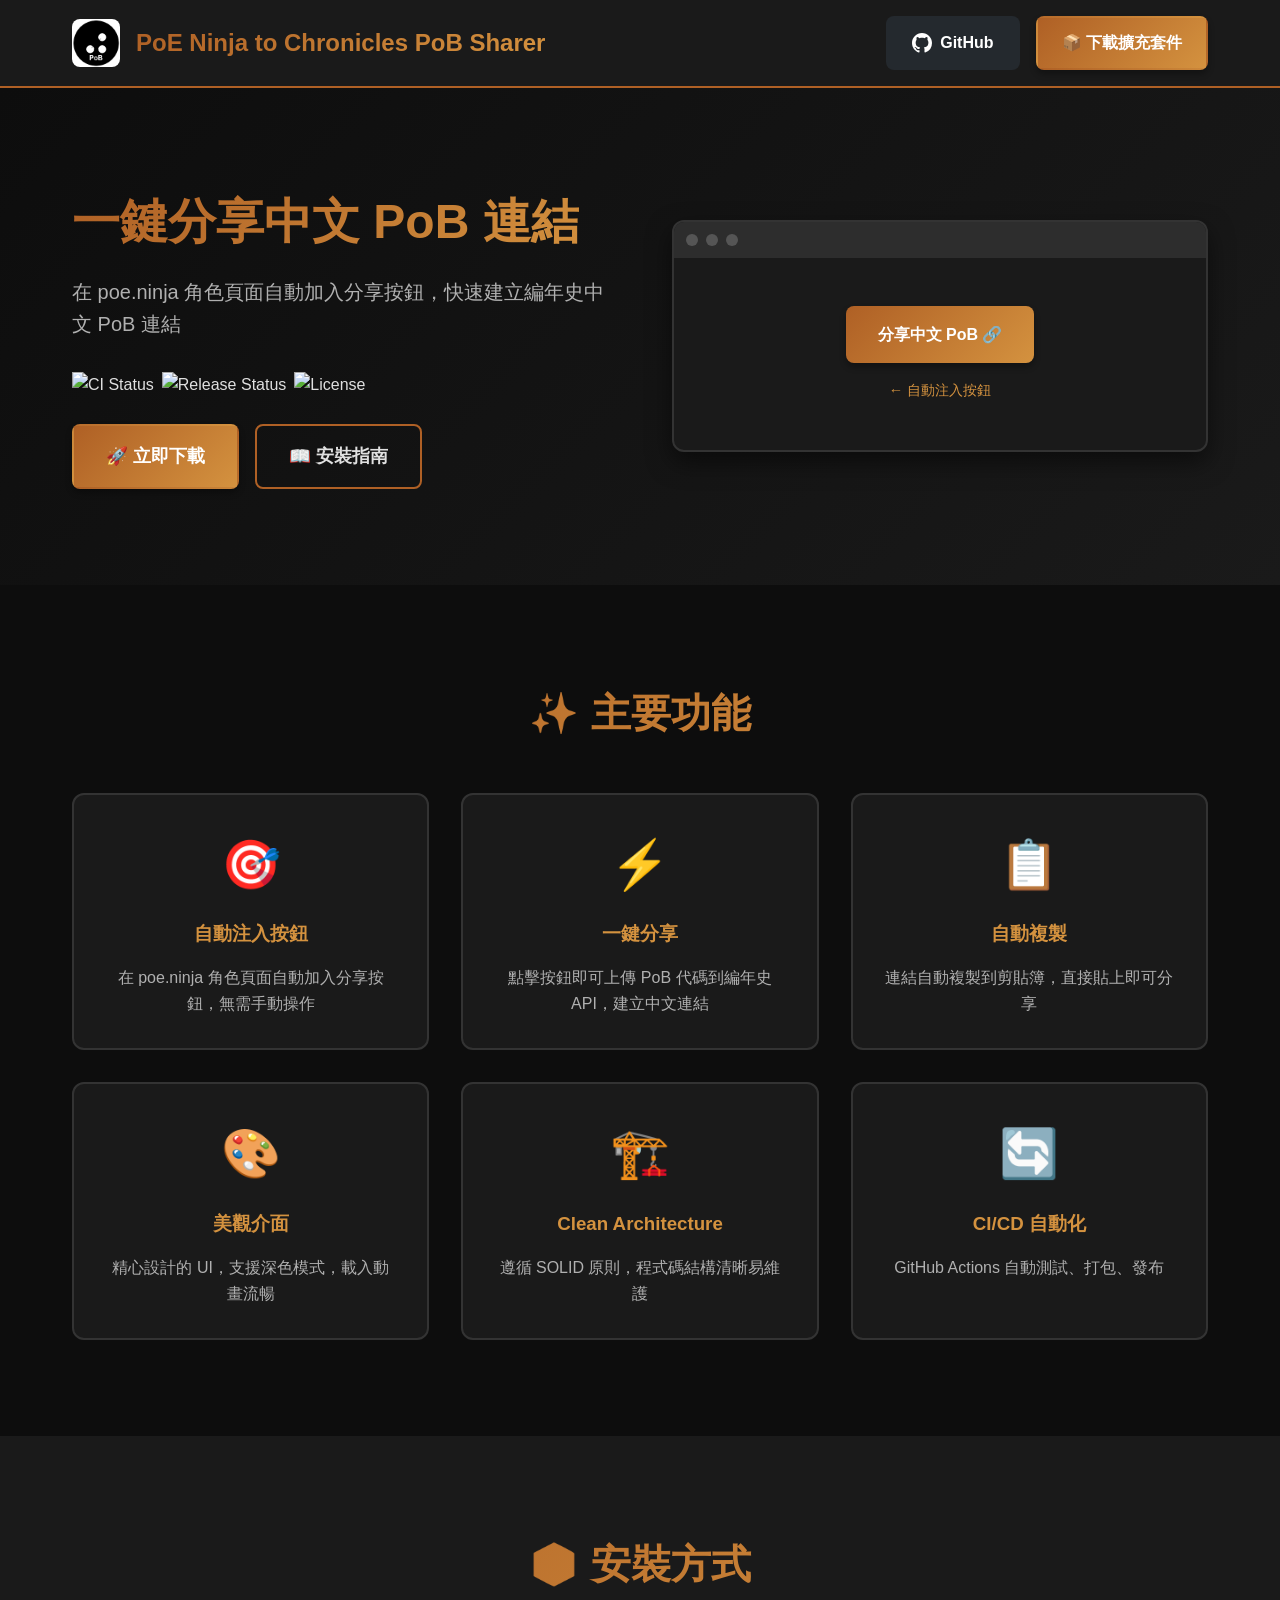
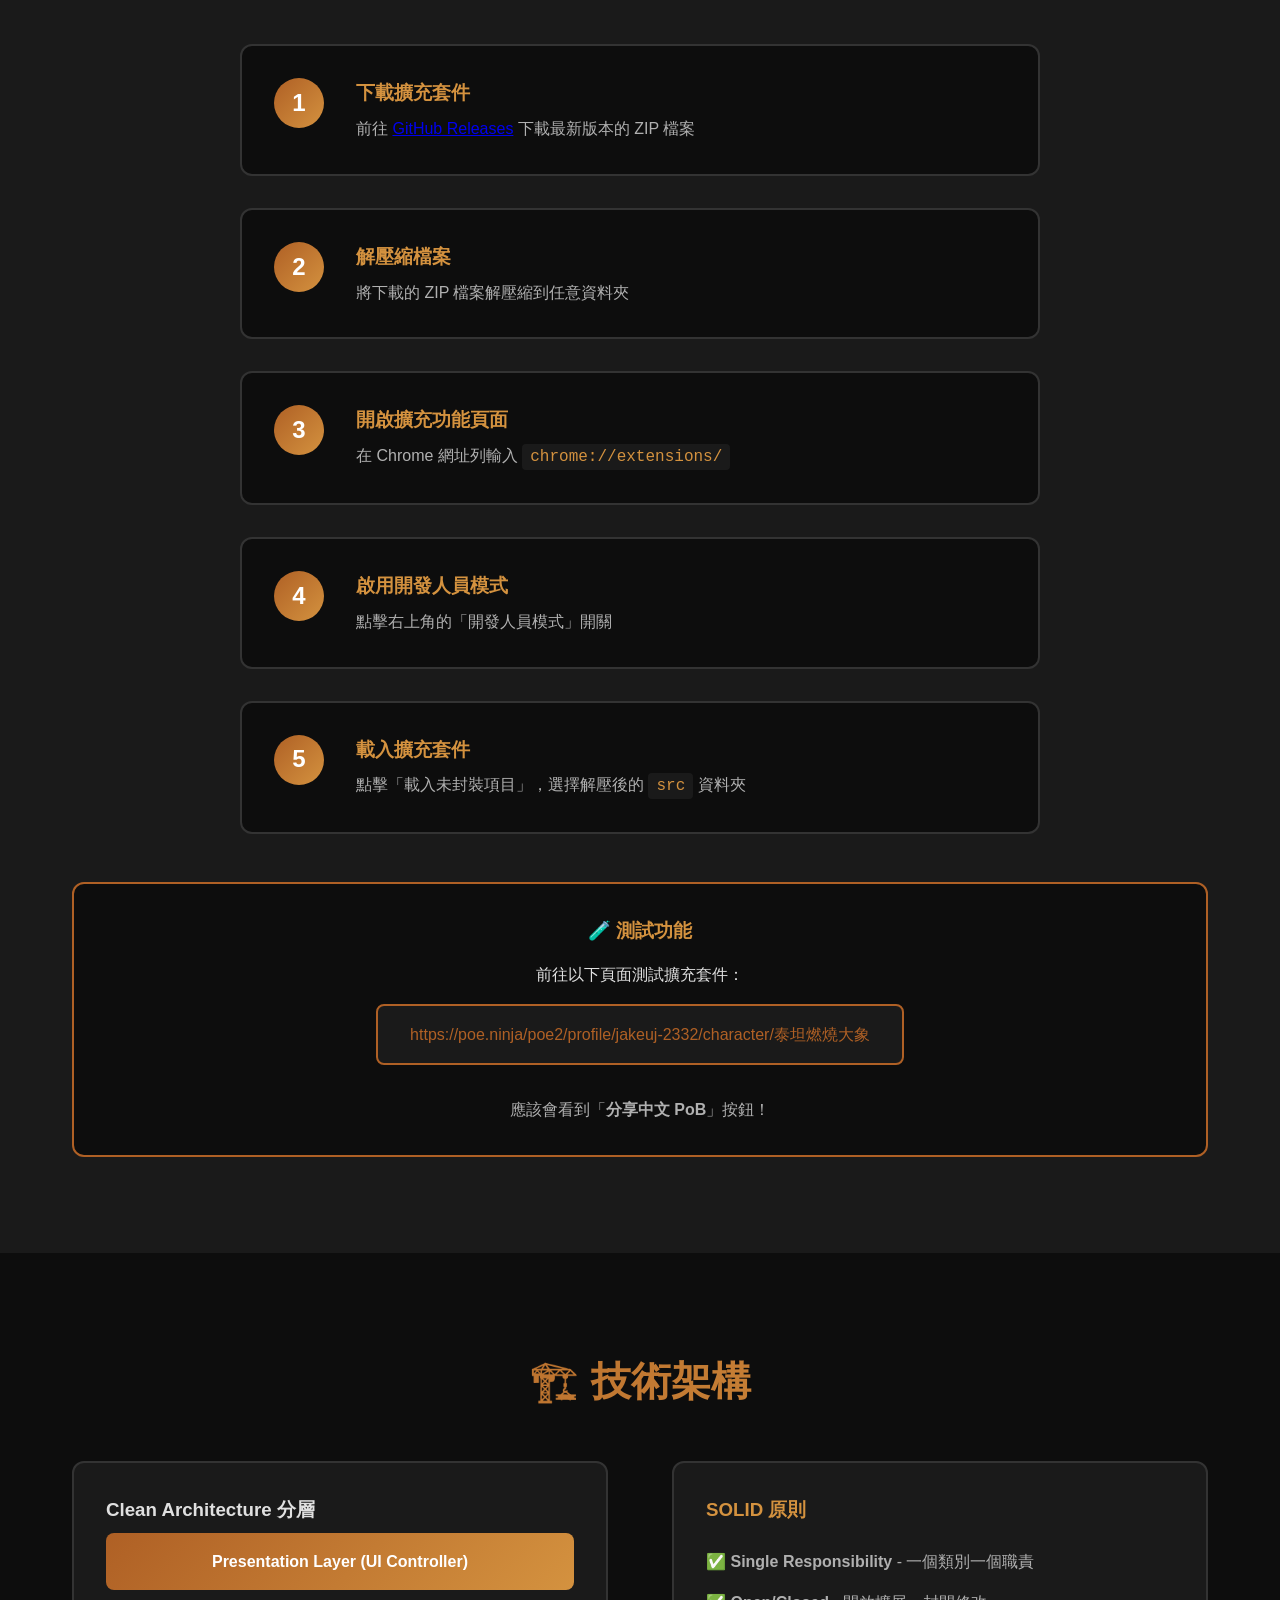
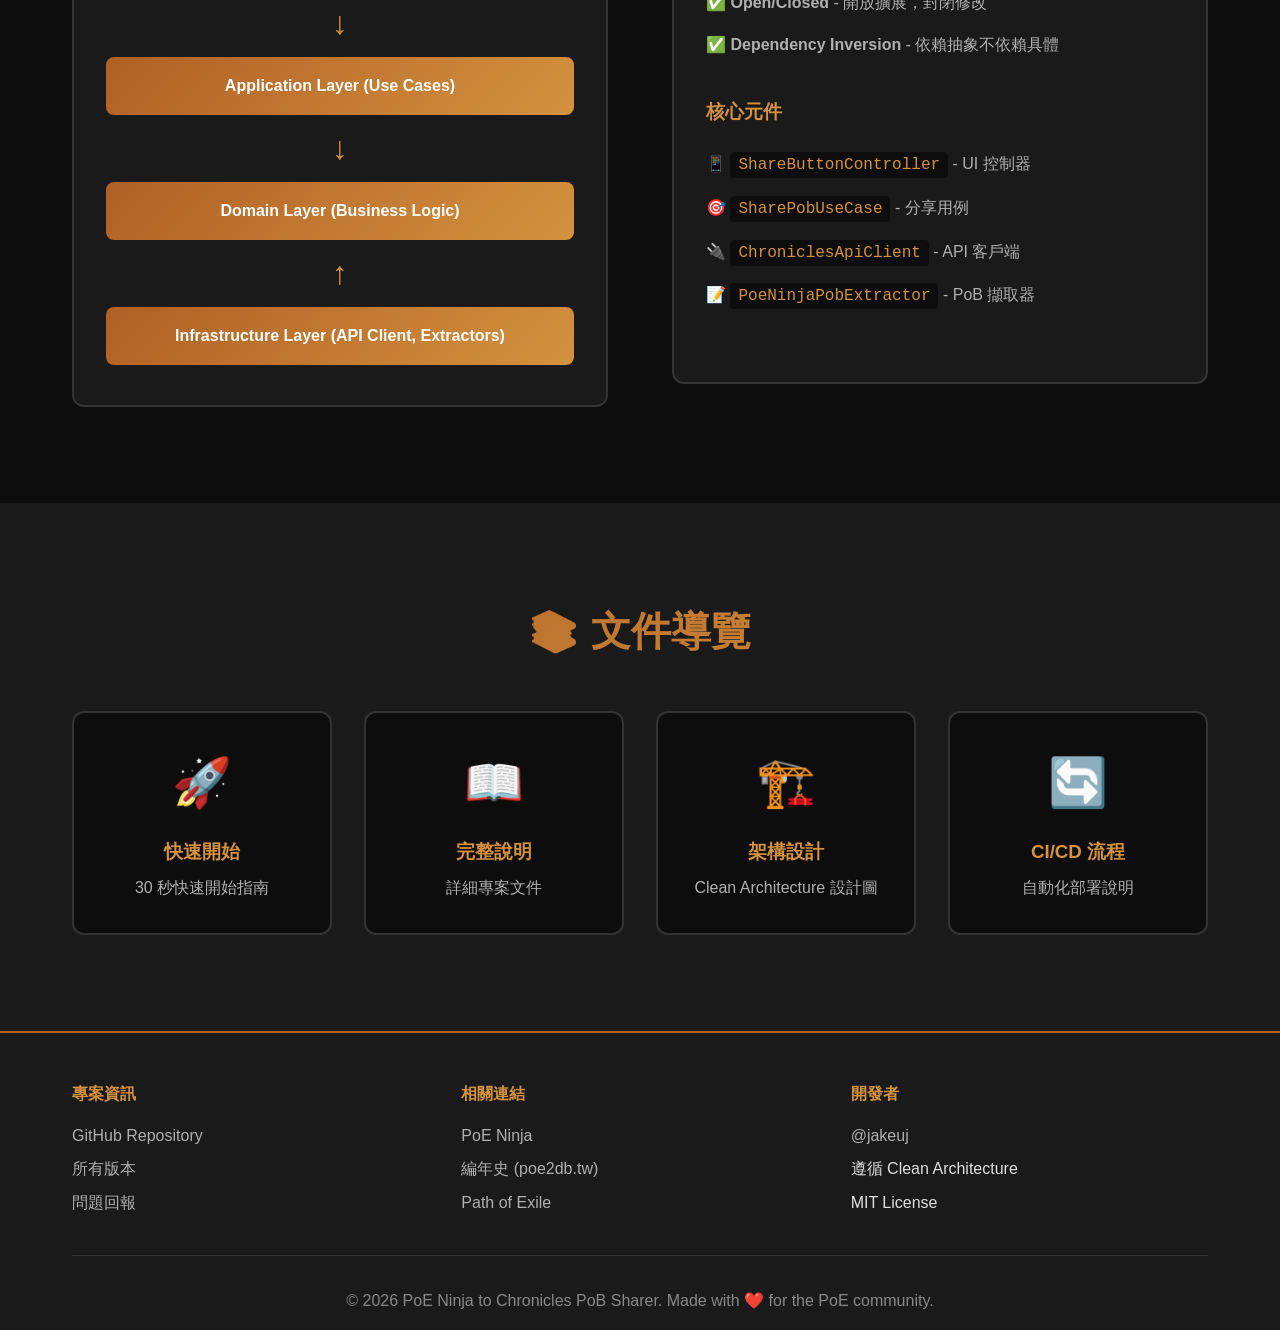
==== docs/index.html @ 1fd2afea "✨ 新增: 添加圖示資源及更新相關文檔" ====
<!DOCTYPE html>
<html lang="zh-TW">
<head>
    <meta charset="UTF-8">
    <meta name="viewport" content="width=device-width, initial-scale=1.0">
    <meta name="description" content="PoE Ninja to Chronicles PoB Sharer - Chrome 擴充套件，在 poe.ninja 加入中文 PoB 分享按鈕">
    <title>PoE Ninja to Chronicles PoB Sharer</title>
    <link rel="icon" type="image/png" sizes="16x16" href="icons/icon16.png">
    <link rel="icon" type="image/png" sizes="48x48" href="icons/icon48.png">
    <link rel="icon" type="image/png" sizes="128x128" href="icons/icon128.png">
    <link rel="stylesheet" href="style.css">
</head>
<body>
    <!-- Header -->
    <header class="header">
        <div class="container">
            <div class="header-content">
                <div class="logo">
                    <img src="icons/icon128.png" alt="PoE PoB Sharer Icon" class="logo-img">
                    <h1>PoE Ninja to Chronicles PoB Sharer</h1>
                </div>
                <div class="header-links">
                    <a href="https://github.com/jakeuj/PoE" class="btn btn-github" target="_blank">
                        <svg width="20" height="20" viewBox="0 0 16 16" fill="currentColor">
                            <path d="M8 0C3.58 0 0 3.58 0 8c0 3.54 2.29 6.53 5.47 7.59.4.07.55-.17.55-.38 0-.19-.01-.82-.01-1.49-2.01.37-2.53-.49-2.69-.94-.09-.23-.48-.94-.82-1.13-.28-.15-.68-.52-.01-.53.63-.01 1.08.58 1.23.82.72 1.21 1.87.87 2.33.66.07-.52.28-.87.51-1.07-1.78-.2-3.64-.89-3.64-3.95 0-.87.31-1.59.82-2.15-.08-.2-.36-1.02.08-2.12 0 0 .67-.21 2.2.82.64-.18 1.32-.27 2-.27.68 0 1.36.09 2 .27 1.53-1.04 2.2-.82 2.2-.82.44 1.1.16 1.92.08 2.12.51.56.82 1.27.82 2.15 0 3.07-1.87 3.75-3.65 3.95.29.25.54.73.54 1.48 0 1.07-.01 1.93-.01 2.2 0 .21.15.46.55.38A8.013 8.013 0 0016 8c0-4.42-3.58-8-8-8z"/>
                        </svg>
                        GitHub
                    </a>
                    <a href="https://github.com/jakeuj/PoE/releases/latest" class="btn btn-primary">
                        📦 下載擴充套件
                    </a>
                </div>
            </div>
        </div>
    </header>

    <!-- Hero Section -->
    <section class="hero">
        <div class="container">
            <div class="hero-content">
                <div class="hero-text">
                    <h2>一鍵分享中文 PoB 連結</h2>
                    <p class="hero-subtitle">在 poe.ninja 角色頁面自動加入分享按鈕，快速建立編年史中文 PoB 連結</p>
                    <div class="badges">
                        <img src="https://github.com/jakeuj/PoE/workflows/CI/badge.svg" alt="CI Status">
                        <img src="https://github.com/jakeuj/PoE/workflows/Release%20Chrome%20Extension/badge.svg" alt="Release Status">
                        <img src="https://img.shields.io/badge/license-MIT-blue.svg" alt="License">
                    </div>
                    <div class="hero-buttons">
                        <a href="https://github.com/jakeuj/PoE/releases/latest" class="btn btn-large btn-primary">
                            🚀 立即下載
                        </a>
                        <a href="#installation" class="btn btn-large btn-secondary">
                            📖 安裝指南
                        </a>
                    </div>
                </div>
                <div class="hero-image">
                    <div class="demo-card">
                        <div class="demo-header">
                            <span class="demo-dot"></span>
                            <span class="demo-dot"></span>
                            <span class="demo-dot"></span>
                        </div>
                        <div class="demo-content">
                            <div class="demo-button">分享中文 PoB 🔗</div>
                            <div class="demo-text">← 自動注入按鈕</div>
                        </div>
                    </div>
                </div>
            </div>
        </div>
    </section>

    <!-- Features Section -->
    <section class="features">
        <div class="container">
            <h2 class="section-title">✨ 主要功能</h2>
            <div class="features-grid">
                <div class="feature-card">
                    <div class="feature-icon">🎯</div>
                    <h3>自動注入按鈕</h3>
                    <p>在 poe.ninja 角色頁面自動加入分享按鈕，無需手動操作</p>
                </div>
                <div class="feature-card">
                    <div class="feature-icon">⚡</div>
                    <h3>一鍵分享</h3>
                    <p>點擊按鈕即可上傳 PoB 代碼到編年史 API，建立中文連結</p>
                </div>
                <div class="feature-card">
                    <div class="feature-icon">📋</div>
                    <h3>自動複製</h3>
                    <p>連結自動複製到剪貼簿，直接貼上即可分享</p>
                </div>
                <div class="feature-card">
                    <div class="feature-icon">🎨</div>
                    <h3>美觀介面</h3>
                    <p>精心設計的 UI，支援深色模式，載入動畫流暢</p>
                </div>
                <div class="feature-card">
                    <div class="feature-icon">🏗️</div>
                    <h3>Clean Architecture</h3>
                    <p>遵循 SOLID 原則，程式碼結構清晰易維護</p>
                </div>
                <div class="feature-card">
                    <div class="feature-icon">🔄</div>
                    <h3>CI/CD 自動化</h3>
                    <p>GitHub Actions 自動測試、打包、發布</p>
                </div>
            </div>
        </div>
    </section>

    <!-- Installation Section -->
    <section class="installation" id="installation">
        <div class="container">
            <h2 class="section-title">📦 安裝方式</h2>
            <div class="installation-steps">
                <div class="step">
                    <div class="step-number">1</div>
                    <div class="step-content">
                        <h3>下載擴充套件</h3>
                        <p>前往 <a href="https://github.com/jakeuj/PoE/releases/latest" target="_blank">GitHub Releases</a> 下載最新版本的 ZIP 檔案</p>
                    </div>
                </div>
                <div class="step">
                    <div class="step-number">2</div>
                    <div class="step-content">
                        <h3>解壓縮檔案</h3>
                        <p>將下載的 ZIP 檔案解壓縮到任意資料夾</p>
                    </div>
                </div>
                <div class="step">
                    <div class="step-number">3</div>
                    <div class="step-content">
                        <h3>開啟擴充功能頁面</h3>
                        <p>在 Chrome 網址列輸入 <code>chrome://extensions/</code></p>
                    </div>
                </div>
                <div class="step">
                    <div class="step-number">4</div>
                    <div class="step-content">
                        <h3>啟用開發人員模式</h3>
                        <p>點擊右上角的「開發人員模式」開關</p>
                    </div>
                </div>
                <div class="step">
                    <div class="step-number">5</div>
                    <div class="step-content">
                        <h3>載入擴充套件</h3>
                        <p>點擊「載入未封裝項目」，選擇解壓後的 <code>src</code> 資料夾</p>
                    </div>
                </div>
            </div>

            <div class="test-section">
                <h3>🧪 測試功能</h3>
                <p>前往以下頁面測試擴充套件：</p>
                <a href="https://poe.ninja/poe2/profile/jakeuj-2332/character/泰坦燃燒大象" 
                   class="test-link" 
                   target="_blank">
                    https://poe.ninja/poe2/profile/jakeuj-2332/character/泰坦燃燒大象
                </a>
                <p class="test-hint">應該會看到「<strong>分享中文 PoB</strong>」按鈕！</p>
            </div>
        </div>
    </section>

    <!-- Architecture Section -->
    <section class="architecture">
        <div class="container">
            <h2 class="section-title">🏗️ 技術架構</h2>
            <div class="architecture-content">
                <div class="architecture-diagram">
                    <h3>Clean Architecture 分層</h3>
                    <div class="layer">Presentation Layer (UI Controller)</div>
                    <div class="arrow">↓</div>
                    <div class="layer">Application Layer (Use Cases)</div>
                    <div class="arrow">↓</div>
                    <div class="layer">Domain Layer (Business Logic)</div>
                    <div class="arrow">↑</div>
                    <div class="layer">Infrastructure Layer (API Client, Extractors)</div>
                </div>
                <div class="architecture-principles">
                    <h3>SOLID 原則</h3>
                    <ul>
                        <li>✅ <strong>Single Responsibility</strong> - 一個類別一個職責</li>
                        <li>✅ <strong>Open/Closed</strong> - 開放擴展，封閉修改</li>
                        <li>✅ <strong>Dependency Inversion</strong> - 依賴抽象不依賴具體</li>
                    </ul>
                    <h3>核心元件</h3>
                    <ul>
                        <li>📱 <code>ShareButtonController</code> - UI 控制器</li>
                        <li>🎯 <code>SharePobUseCase</code> - 分享用例</li>
                        <li>🔌 <code>ChroniclesApiClient</code> - API 客戶端</li>
                        <li>📝 <code>PoeNinjaPobExtractor</code> - PoB 擷取器</li>
                    </ul>
                </div>
            </div>
        </div>
    </section>

    <!-- Documentation Section -->
    <section class="documentation">
        <div class="container">
            <h2 class="section-title">📚 文件導覽</h2>
            <div class="docs-grid">
                <a href="https://github.com/jakeuj/PoE/blob/main/src/QUICKSTART.md" class="doc-card" target="_blank">
                    <div class="doc-icon">🚀</div>
                    <h3>快速開始</h3>
                    <p>30 秒快速開始指南</p>
                </a>
                <a href="https://github.com/jakeuj/PoE/blob/main/src/README.md" class="doc-card" target="_blank">
                    <div class="doc-icon">📖</div>
                    <h3>完整說明</h3>
                    <p>詳細專案文件</p>
                </a>
                <a href="https://github.com/jakeuj/PoE/blob/main/src/ARCHITECTURE.md" class="doc-card" target="_blank">
                    <div class="doc-icon">🏗️</div>
                    <h3>架構設計</h3>
                    <p>Clean Architecture 設計圖</p>
                </a>
                <a href="https://github.com/jakeuj/PoE/blob/main/.github/CICD.md" class="doc-card" target="_blank">
                    <div class="doc-icon">🔄</div>
                    <h3>CI/CD 流程</h3>
                    <p>自動化部署說明</p>
                </a>
            </div>
        </div>
    </section>

    <!-- Footer -->
    <footer class="footer">
        <div class="container">
            <div class="footer-content">
                <div class="footer-section">
                    <h4>專案資訊</h4>
                    <ul>
                        <li><a href="https://github.com/jakeuj/PoE" target="_blank">GitHub Repository</a></li>
                        <li><a href="https://github.com/jakeuj/PoE/releases" target="_blank">所有版本</a></li>
                        <li><a href="https://github.com/jakeuj/PoE/issues" target="_blank">問題回報</a></li>
                    </ul>
                </div>
                <div class="footer-section">
                    <h4>相關連結</h4>
                    <ul>
                        <li><a href="https://poe.ninja/" target="_blank">PoE Ninja</a></li>
                        <li><a href="https://poe2db.tw/" target="_blank">編年史 (poe2db.tw)</a></li>
                        <li><a href="https://pathofexile.com/" target="_blank">Path of Exile</a></li>
                    </ul>
                </div>
                <div class="footer-section">
                    <h4>開發者</h4>
                    <ul>
                        <li><a href="https://github.com/jakeuj" target="_blank">@jakeuj</a></li>
                        <li>遵循 Clean Architecture</li>
                        <li>MIT License</li>
                    </ul>
                </div>
            </div>
            <div class="footer-bottom">
                <p>&copy; 2025 PoE Ninja to Chronicles PoB Sharer. Made with ❤️ for the PoE community.</p>
            </div>
        </div>
    </footer>

    <script src="script.js"></script>
</body>
</html>
---- docs/style.css ----
/* ===== CSS Variables ===== */
:root {
    --primary-color: #af6025;
    --secondary-color: #1a1a1a;
    --accent-color: #d4923f;
    --text-color: #e0e0e0;
    --bg-color: #0d0d0d;
    --bg-secondary: #1a1a1a;
    --border-color: #333;
    --shadow: 0 4px 6px rgba(0, 0, 0, 0.3);
    --shadow-lg: 0 10px 25px rgba(0, 0, 0, 0.5);
    --gradient: linear-gradient(135deg, #af6025 0%, #d4923f 100%);
}

/* ===== Reset & Base Styles ===== */
* {
    margin: 0;
    padding: 0;
    box-sizing: border-box;
}

body {
    font-family: -apple-system, BlinkMacSystemFont, 'Segoe UI', Roboto, 'Helvetica Neue', Arial, sans-serif;
    background-color: var(--bg-color);
    color: var(--text-color);
    line-height: 1.6;
    overflow-x: hidden;
}

.container {
    max-width: 1200px;
    margin: 0 auto;
    padding: 0 2rem;
}

/* ===== Header ===== */
.header {
    background: var(--bg-secondary);
    border-bottom: 2px solid var(--primary-color);
    padding: 1rem 0;
    position: sticky;
    top: 0;
    z-index: 1000;
    backdrop-filter: blur(10px);
}

.header-content {
    display: flex;
    justify-content: space-between;
    align-items: center;
    flex-wrap: wrap;
    gap: 1rem;
}

.logo {
    display: flex;
    align-items: center;
    gap: 1rem;
}

.logo-img {
    width: 48px;
    height: 48px;
    border-radius: 8px;
}

.logo h1 {
    font-size: 1.5rem;
    background: var(--gradient);
    -webkit-background-clip: text;
    -webkit-text-fill-color: transparent;
    background-clip: text;
}

.header-links {
    display: flex;
    gap: 1rem;
    align-items: center;
}

/* ===== Buttons ===== */
.btn {
    display: inline-flex;
    align-items: center;
    gap: 0.5rem;
    padding: 0.75rem 1.5rem;
    border-radius: 8px;
    text-decoration: none;
    font-weight: 600;
    transition: all 0.3s ease;
    border: 2px solid transparent;
}

.btn-primary {
    background: var(--gradient);
    color: white;
    box-shadow: var(--shadow);
}

.btn-primary:hover {
    transform: translateY(-2px);
    box-shadow: var(--shadow-lg);
}

.btn-secondary {
    background: transparent;
    color: var(--text-color);
    border-color: var(--primary-color);
}

.btn-secondary:hover {
    background: var(--primary-color);
    color: white;
}

.btn-github {
    background: #24292e;
    color: white;
}

.btn-github:hover {
    background: #2f363d;
}

.btn-large {
    padding: 1rem 2rem;
    font-size: 1.1rem;
}

/* ===== Hero Section ===== */
.hero {
    padding: 6rem 0;
    background: linear-gradient(135deg, #0d0d0d 0%, #1a1a1a 100%);
}

.hero-content {
    display: grid;
    grid-template-columns: 1fr 1fr;
    gap: 4rem;
    align-items: center;
}

.hero-text h2 {
    font-size: 3rem;
    margin-bottom: 1rem;
    background: var(--gradient);
    -webkit-background-clip: text;
    -webkit-text-fill-color: transparent;
    background-clip: text;
}

.hero-subtitle {
    font-size: 1.25rem;
    color: #b0b0b0;
    margin-bottom: 2rem;
}

.badges {
    display: flex;
    gap: 0.5rem;
    margin-bottom: 2rem;
    flex-wrap: wrap;
}

.badges img {
    height: 20px;
}

.hero-buttons {
    display: flex;
    gap: 1rem;
    flex-wrap: wrap;
}

.demo-card {
    background: var(--bg-secondary);
    border: 2px solid var(--border-color);
    border-radius: 12px;
    overflow: hidden;
    box-shadow: var(--shadow-lg);
}

.demo-header {
    background: #2d2d2d;
    padding: 0.75rem;
    display: flex;
    gap: 0.5rem;
}

.demo-dot {
    width: 12px;
    height: 12px;
    border-radius: 50%;
    background: #555;
}

.demo-content {
    padding: 3rem;
    text-align: center;
}

.demo-button {
    background: var(--gradient);
    color: white;
    padding: 1rem 2rem;
    border-radius: 8px;
    font-weight: 600;
    display: inline-block;
    margin-bottom: 1rem;
    box-shadow: var(--shadow);
    animation: pulse 2s ease-in-out infinite;
}

@keyframes pulse {
    0%, 100% { transform: scale(1); }
    50% { transform: scale(1.05); }
}

.demo-text {
    color: var(--accent-color);
    font-size: 0.9rem;
}

/* ===== Features Section ===== */
.features {
    padding: 6rem 0;
    background: var(--bg-color);
}

.section-title {
    text-align: center;
    font-size: 2.5rem;
    margin-bottom: 3rem;
    background: var(--gradient);
    -webkit-background-clip: text;
    -webkit-text-fill-color: transparent;
    background-clip: text;
}

.features-grid {
    display: grid;
    grid-template-columns: repeat(auto-fit, minmax(300px, 1fr));
    gap: 2rem;
}

.feature-card {
    background: var(--bg-secondary);
    border: 2px solid var(--border-color);
    border-radius: 12px;
    padding: 2rem;
    text-align: center;
    transition: all 0.3s ease;
}

.feature-card:hover {
    transform: translateY(-5px);
    border-color: var(--primary-color);
    box-shadow: var(--shadow-lg);
}

.feature-icon {
    font-size: 3rem;
    margin-bottom: 1rem;
}

.feature-card h3 {
    color: var(--accent-color);
    margin-bottom: 1rem;
}

.feature-card p {
    color: #b0b0b0;
}

/* ===== Installation Section ===== */
.installation {
    padding: 6rem 0;
    background: var(--bg-secondary);
}

.installation-steps {
    max-width: 800px;
    margin: 0 auto;
}

.step {
    display: flex;
    gap: 2rem;
    margin-bottom: 2rem;
    padding: 2rem;
    background: var(--bg-color);
    border: 2px solid var(--border-color);
    border-radius: 12px;
    transition: all 0.3s ease;
}

.step:hover {
    border-color: var(--primary-color);
}

.step-number {
    flex-shrink: 0;
    width: 50px;
    height: 50px;
    background: var(--gradient);
    color: white;
    border-radius: 50%;
    display: flex;
    align-items: center;
    justify-content: center;
    font-size: 1.5rem;
    font-weight: bold;
}

.step-content h3 {
    color: var(--accent-color);
    margin-bottom: 0.5rem;
}

.step-content p {
    color: #b0b0b0;
}

.step-content code {
    background: var(--bg-secondary);
    padding: 0.25rem 0.5rem;
    border-radius: 4px;
    color: var(--accent-color);
    font-family: 'Courier New', monospace;
}

.test-section {
    margin-top: 3rem;
    padding: 2rem;
    background: var(--bg-color);
    border: 2px solid var(--primary-color);
    border-radius: 12px;
    text-align: center;
}

.test-section h3 {
    color: var(--accent-color);
    margin-bottom: 1rem;
}

.test-link {
    display: inline-block;
    margin: 1rem 0;
    padding: 1rem 2rem;
    background: var(--bg-secondary);
    color: var(--primary-color);
    text-decoration: none;
    border-radius: 8px;
    border: 2px solid var(--primary-color);
    transition: all 0.3s ease;
}

.test-link:hover {
    background: var(--primary-color);
    color: white;
}

.test-hint {
    margin-top: 1rem;
    color: #b0b0b0;
}

/* ===== Architecture Section ===== */
.architecture {
    padding: 6rem 0;
    background: var(--bg-color);
}

.architecture-content {
    display: grid;
    grid-template-columns: 1fr 1fr;
    gap: 4rem;
    align-items: start;
}

.architecture-diagram {
    background: var(--bg-secondary);
    border: 2px solid var(--border-color);
    border-radius: 12px;
    padding: 2rem;
}

.layer {
    background: var(--gradient);
    color: white;
    padding: 1rem;
    border-radius: 8px;
    text-align: center;
    font-weight: 600;
    margin: 0.5rem 0;
}

.arrow {
    text-align: center;
    font-size: 2rem;
    color: var(--accent-color);
}

.architecture-principles {
    background: var(--bg-secondary);
    border: 2px solid var(--border-color);
    border-radius: 12px;
    padding: 2rem;
}

.architecture-principles h3 {
    color: var(--accent-color);
    margin-bottom: 1rem;
}

.architecture-principles ul {
    list-style: none;
    margin-bottom: 2rem;
}

.architecture-principles li {
    padding: 0.5rem 0;
    color: #b0b0b0;
}

.architecture-principles code {
    background: var(--bg-color);
    padding: 0.25rem 0.5rem;
    border-radius: 4px;
    color: var(--accent-color);
    font-family: 'Courier New', monospace;
}

/* ===== Documentation Section ===== */
.documentation {
    padding: 6rem 0;
    background: var(--bg-secondary);
}

.docs-grid {
    display: grid;
    grid-template-columns: repeat(auto-fit, minmax(250px, 1fr));
    gap: 2rem;
}

.doc-card {
    background: var(--bg-color);
    border: 2px solid var(--border-color);
    border-radius: 12px;
    padding: 2rem;
    text-align: center;
    text-decoration: none;
    transition: all 0.3s ease;
}

.doc-card:hover {
    transform: translateY(-5px);
    border-color: var(--primary-color);
    box-shadow: var(--shadow-lg);
}

.doc-icon {
    font-size: 3rem;
    margin-bottom: 1rem;
}

.doc-card h3 {
    color: var(--accent-color);
    margin-bottom: 0.5rem;
}

.doc-card p {
    color: #b0b0b0;
}

/* ===== Footer ===== */
.footer {
    background: var(--bg-secondary);
    border-top: 2px solid var(--primary-color);
    padding: 3rem 0 1rem;
}

.footer-content {
    display: grid;
    grid-template-columns: repeat(auto-fit, minmax(250px, 1fr));
    gap: 2rem;
    margin-bottom: 2rem;
}

.footer-section h4 {
    color: var(--accent-color);
    margin-bottom: 1rem;
}

.footer-section ul {
    list-style: none;
}

.footer-section li {
    margin-bottom: 0.5rem;
}

.footer-section a {
    color: #b0b0b0;
    text-decoration: none;
    transition: color 0.3s ease;
}

.footer-section a:hover {
    color: var(--primary-color);
}

.footer-bottom {
    text-align: center;
    padding-top: 2rem;
    border-top: 1px solid var(--border-color);
    color: #888;
}

/* ===== Responsive Design ===== */
@media (max-width: 768px) {
    .hero-content {
        grid-template-columns: 1fr;
        gap: 2rem;
    }

    .hero-text h2 {
        font-size: 2rem;
    }

    .architecture-content {
        grid-template-columns: 1fr;
        gap: 2rem;
    }

    .header-content {
        flex-direction: column;
        text-align: center;
    }

    .logo {
        flex-direction: column;
    }

    .step {
        flex-direction: column;
        gap: 1rem;
    }
}

/* ===== Animations ===== */
@keyframes fadeIn {
    from {
        opacity: 0;
        transform: translateY(20px);
    }
    to {
        opacity: 1;
        transform: translateY(0);
    }
}

.feature-card,
.step,
.doc-card {
    animation: fadeIn 0.6s ease-out;
}
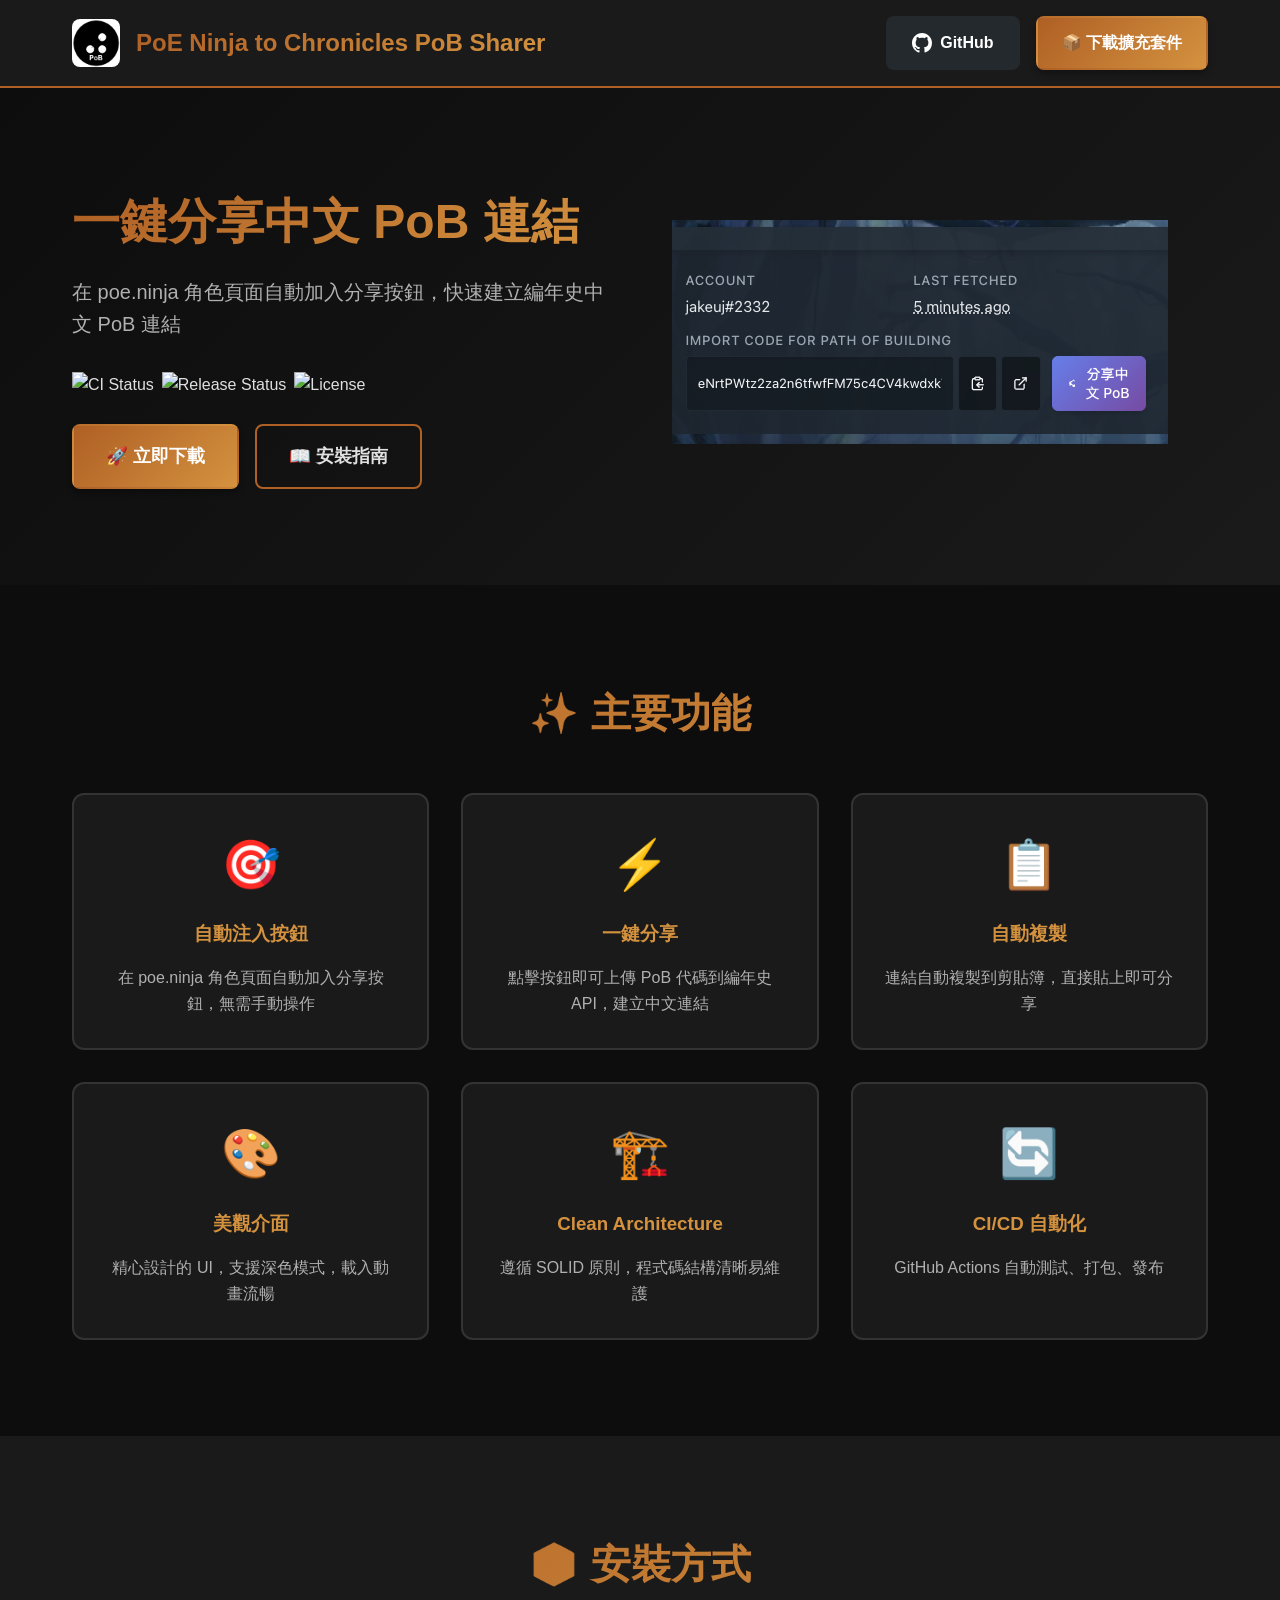
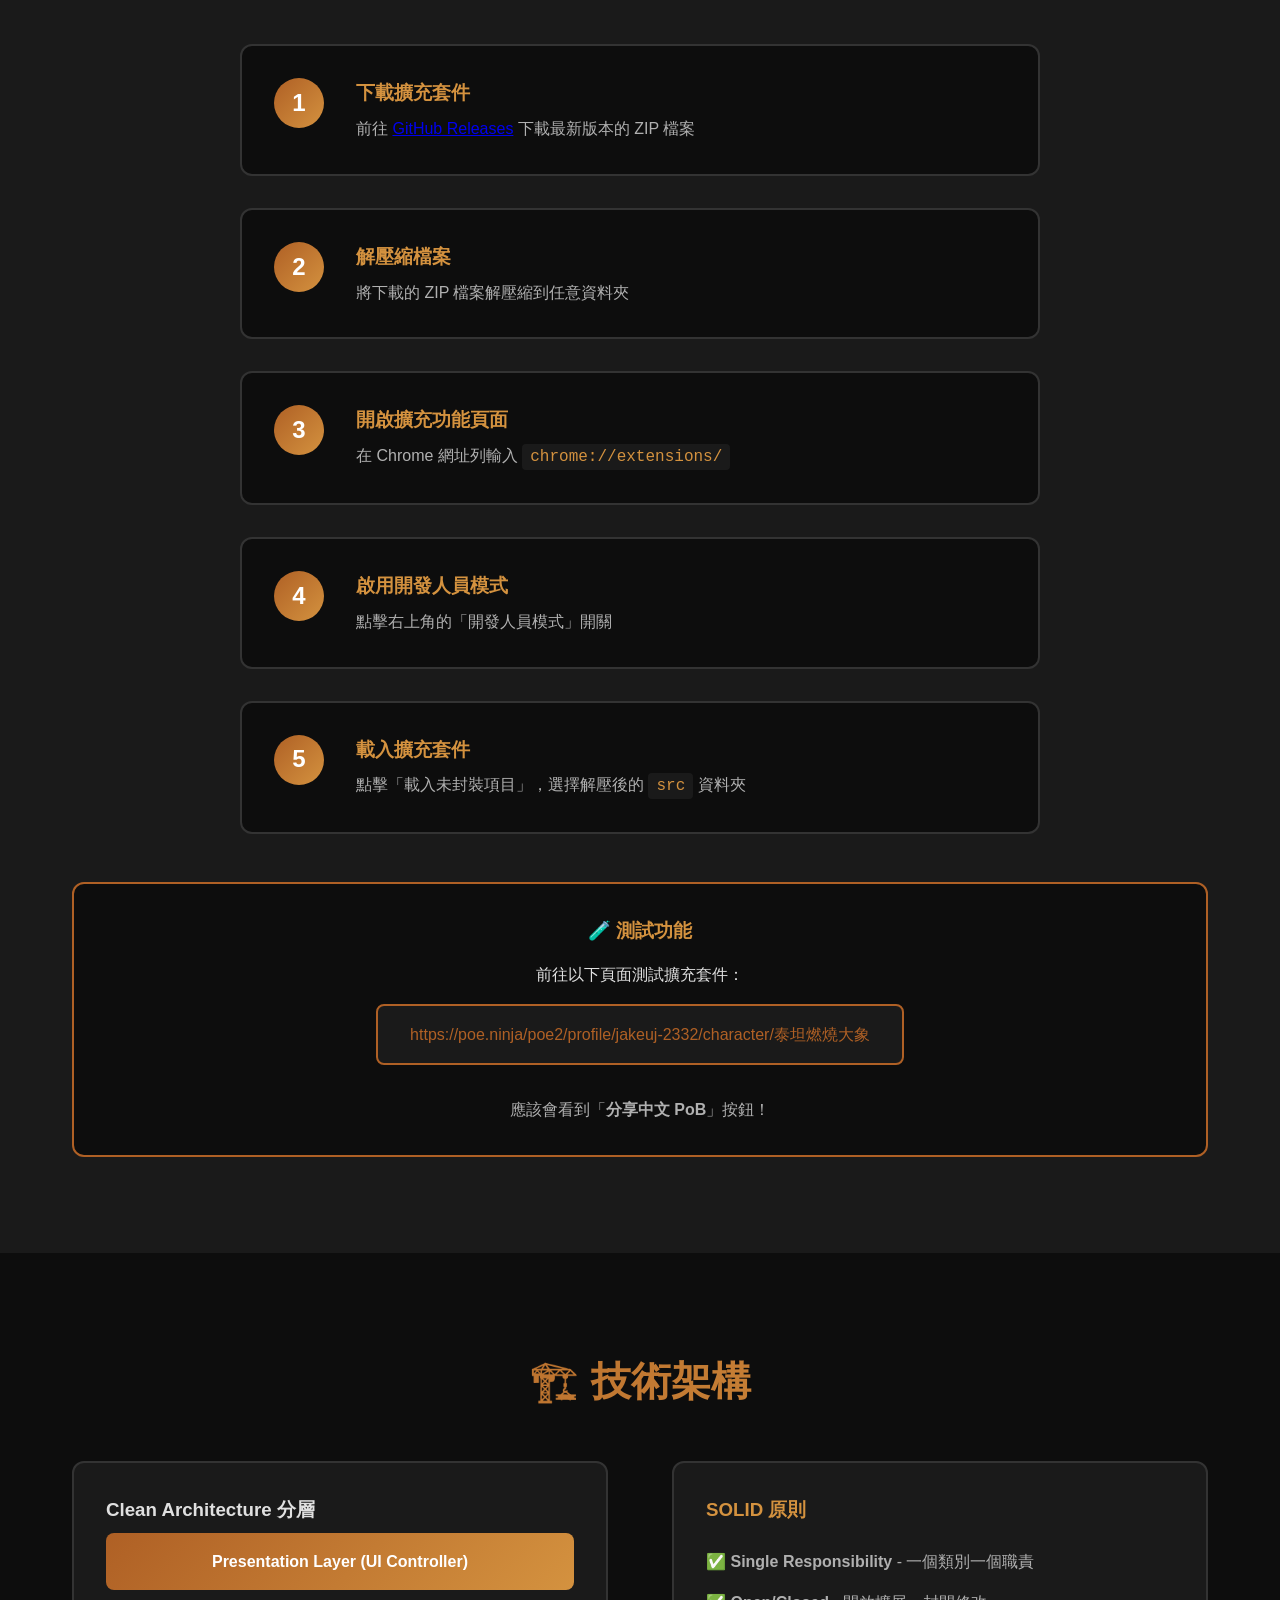
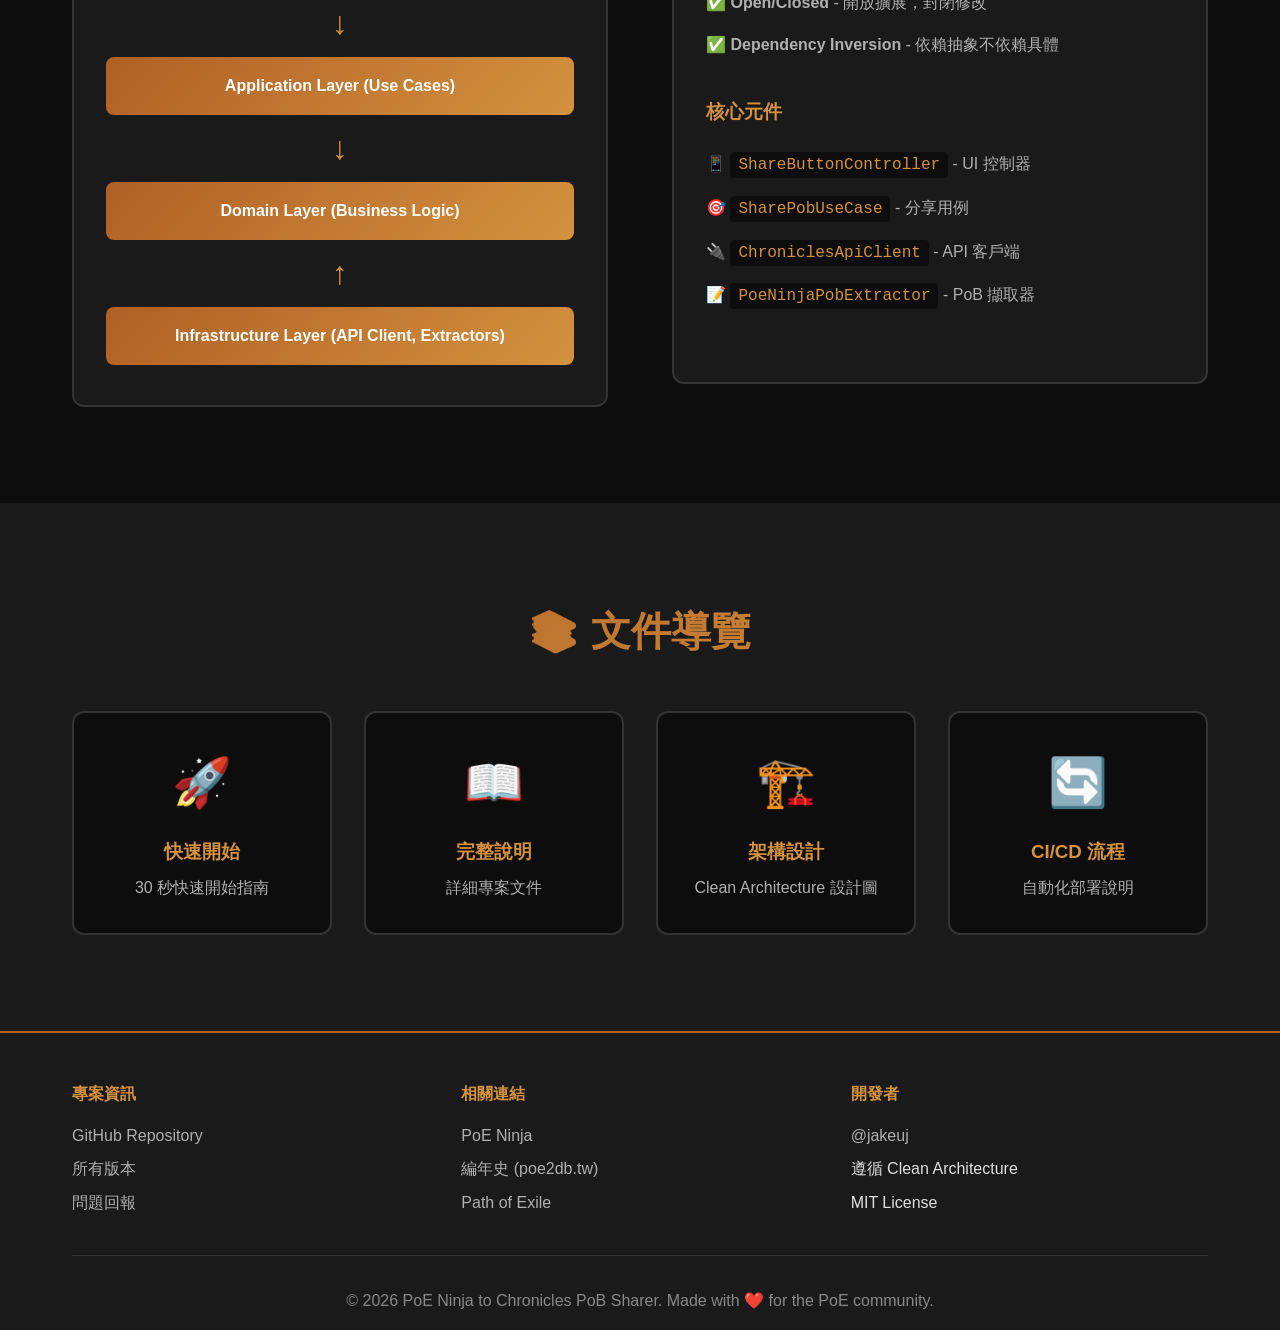
==== commit bfb39e0c: "✨ 更新: 替換示範卡片為截圖以提升可視化效果" ====
--- a/docs/index.html
+++ b/docs/index.html
@@ -20,13 +20,13 @@
                     <h1>PoE Ninja to Chronicles PoB Sharer</h1>
                 </div>
                 <div class="header-links">
-                    <a href="https://github.com/jakeuj/PoE" class="btn btn-github" target="_blank">
+                    <a href="https://github.com/jakeuj/ChromeExtensionPobZh" class="btn btn-github" target="_blank">
                         <svg width="20" height="20" viewBox="0 0 16 16" fill="currentColor">
                             <path d="M8 0C3.58 0 0 3.58 0 8c0 3.54 2.29 6.53 5.47 7.59.4.07.55-.17.55-.38 0-.19-.01-.82-.01-1.49-2.01.37-2.53-.49-2.69-.94-.09-.23-.48-.94-.82-1.13-.28-.15-.68-.52-.01-.53.63-.01 1.08.58 1.23.82.72 1.21 1.87.87 2.33.66.07-.52.28-.87.51-1.07-1.78-.2-3.64-.89-3.64-3.95 0-.87.31-1.59.82-2.15-.08-.2-.36-1.02.08-2.12 0 0 .67-.21 2.2.82.64-.18 1.32-.27 2-.27.68 0 1.36.09 2 .27 1.53-1.04 2.2-.82 2.2-.82.44 1.1.16 1.92.08 2.12.51.56.82 1.27.82 2.15 0 3.07-1.87 3.75-3.65 3.95.29.25.54.73.54 1.48 0 1.07-.01 1.93-.01 2.2 0 .21.15.46.55.38A8.013 8.013 0 0016 8c0-4.42-3.58-8-8-8z"/>
                         </svg>
                         GitHub
                     </a>
-                    <a href="https://github.com/jakeuj/PoE/releases/latest" class="btn btn-primary">
+                    <a href="https://github.com/jakeuj/ChromeExtensionPobZh/releases/latest" class="btn btn-primary">
                         📦 下載擴充套件
                     </a>
                 </div>
@@ -42,12 +42,12 @@
                     <h2>一鍵分享中文 PoB 連結</h2>
                     <p class="hero-subtitle">在 poe.ninja 角色頁面自動加入分享按鈕，快速建立編年史中文 PoB 連結</p>
                     <div class="badges">
-                        <img src="https://github.com/jakeuj/PoE/workflows/CI/badge.svg" alt="CI Status">
-                        <img src="https://github.com/jakeuj/PoE/workflows/Release%20Chrome%20Extension/badge.svg" alt="Release Status">
+                        <img src="https://github.com/jakeuj/ChromeExtensionPobZh/workflows/CI/badge.svg" alt="CI Status">
+                        <img src="https://github.com/jakeuj/ChromeExtensionPobZh/workflows/Release%20Chrome%20Extension/badge.svg" alt="Release Status">
                         <img src="https://img.shields.io/badge/license-MIT-blue.svg" alt="License">
                     </div>
                     <div class="hero-buttons">
-                        <a href="https://github.com/jakeuj/PoE/releases/latest" class="btn btn-large btn-primary">
+                        <a href="https://github.com/jakeuj/ChromeExtensionPobZh/releases/latest" class="btn btn-large btn-primary">
                             🚀 立即下載
                         </a>
                         <a href="#installation" class="btn btn-large btn-secondary">
@@ -56,17 +56,7 @@
                     </div>
                 </div>
                 <div class="hero-image">
-                    <div class="demo-card">
-                        <div class="demo-header">
-                            <span class="demo-dot"></span>
-                            <span class="demo-dot"></span>
-                            <span class="demo-dot"></span>
-                        </div>
-                        <div class="demo-content">
-                            <div class="demo-button">分享中文 PoB 🔗</div>
-                            <div class="demo-text">← 自動注入按鈕</div>
-                        </div>
-                    </div>
+                    <img src="poe-demo.png" alt="PoE 擴充套件示範截圖" class="demo-screenshot">
                 </div>
             </div>
         </div>
@@ -120,7 +110,7 @@
                     <div class="step-number">1</div>
                     <div class="step-content">
                         <h3>下載擴充套件</h3>
-                        <p>前往 <a href="https://github.com/jakeuj/PoE/releases/latest" target="_blank">GitHub Releases</a> 下載最新版本的 ZIP 檔案</p>
+                        <p>前往 <a href="https://github.com/jakeuj/ChromeExtensionPobZh/releases/latest" target="_blank">GitHub Releases</a> 下載最新版本的 ZIP 檔案</p>
                     </div>
                 </div>
                 <div class="step">
@@ -205,22 +195,22 @@
         <div class="container">
             <h2 class="section-title">📚 文件導覽</h2>
             <div class="docs-grid">
-                <a href="https://github.com/jakeuj/PoE/blob/main/src/QUICKSTART.md" class="doc-card" target="_blank">
+                <a href="https://github.com/jakeuj/ChromeExtensionPobZh/blob/main/src/QUICKSTART.md" class="doc-card" target="_blank">
                     <div class="doc-icon">🚀</div>
                     <h3>快速開始</h3>
                     <p>30 秒快速開始指南</p>
                 </a>
-                <a href="https://github.com/jakeuj/PoE/blob/main/src/README.md" class="doc-card" target="_blank">
+                <a href="https://github.com/jakeuj/ChromeExtensionPobZh/blob/main/src/README.md" class="doc-card" target="_blank">
                     <div class="doc-icon">📖</div>
                     <h3>完整說明</h3>
                     <p>詳細專案文件</p>
                 </a>
-                <a href="https://github.com/jakeuj/PoE/blob/main/src/ARCHITECTURE.md" class="doc-card" target="_blank">
+                <a href="https://github.com/jakeuj/ChromeExtensionPobZh/blob/main/src/ARCHITECTURE.md" class="doc-card" target="_blank">
                     <div class="doc-icon">🏗️</div>
                     <h3>架構設計</h3>
                     <p>Clean Architecture 設計圖</p>
                 </a>
-                <a href="https://github.com/jakeuj/PoE/blob/main/.github/CICD.md" class="doc-card" target="_blank">
+                <a href="https://github.com/jakeuj/ChromeExtensionPobZh/blob/main/.github/CICD.md" class="doc-card" target="_blank">
                     <div class="doc-icon">🔄</div>
                     <h3>CI/CD 流程</h3>
                     <p>自動化部署說明</p>
@@ -236,9 +226,9 @@
                 <div class="footer-section">
                     <h4>專案資訊</h4>
                     <ul>
-                        <li><a href="https://github.com/jakeuj/PoE" target="_blank">GitHub Repository</a></li>
-                        <li><a href="https://github.com/jakeuj/PoE/releases" target="_blank">所有版本</a></li>
-                        <li><a href="https://github.com/jakeuj/PoE/issues" target="_blank">問題回報</a></li>
+                        <li><a href="https://github.com/jakeuj/ChromeExtensionPobZh" target="_blank">GitHub Repository</a></li>
+                        <li><a href="https://github.com/jakeuj/ChromeExtensionPobZh/releases" target="_blank">所有版本</a></li>
+                        <li><a href="https://github.com/jakeuj/ChromeExtensionPobZh/issues" target="_blank">問題回報</a></li>
                     </ul>
                 </div>
                 <div class="footer-section">
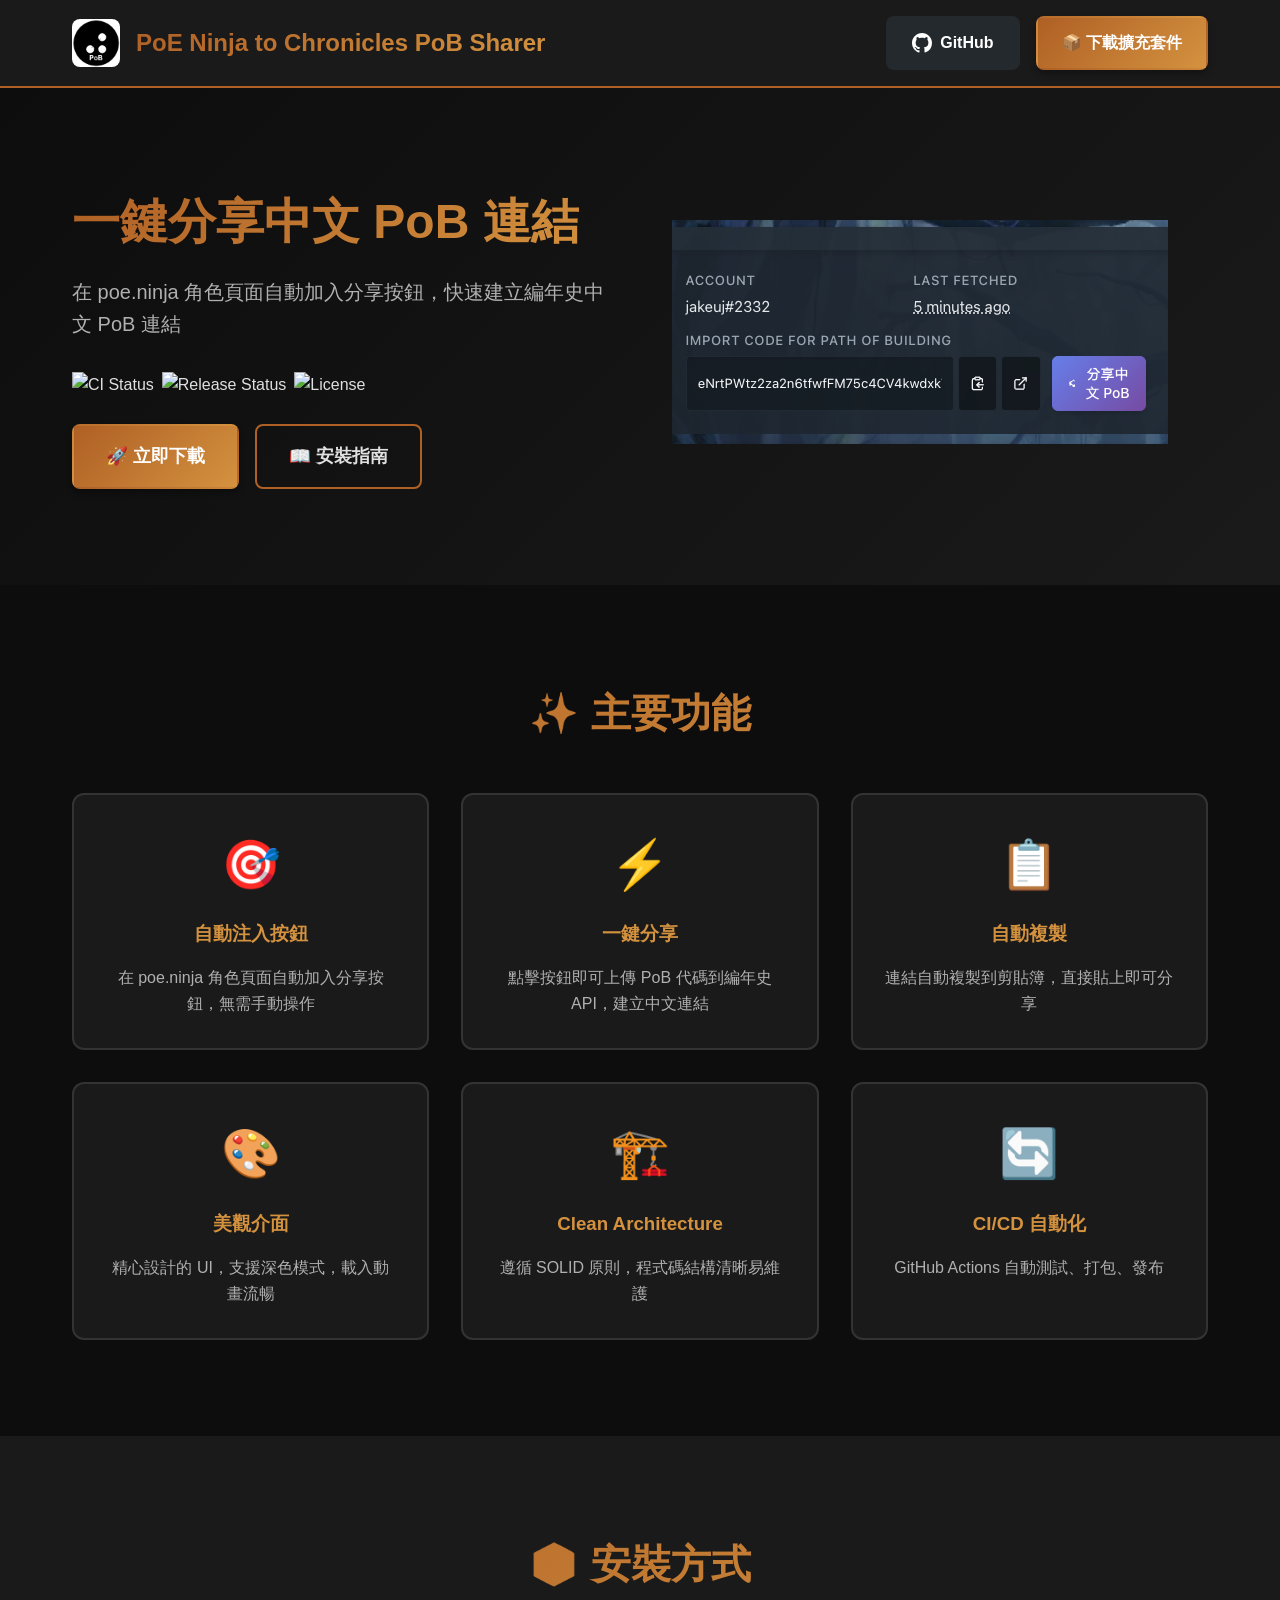
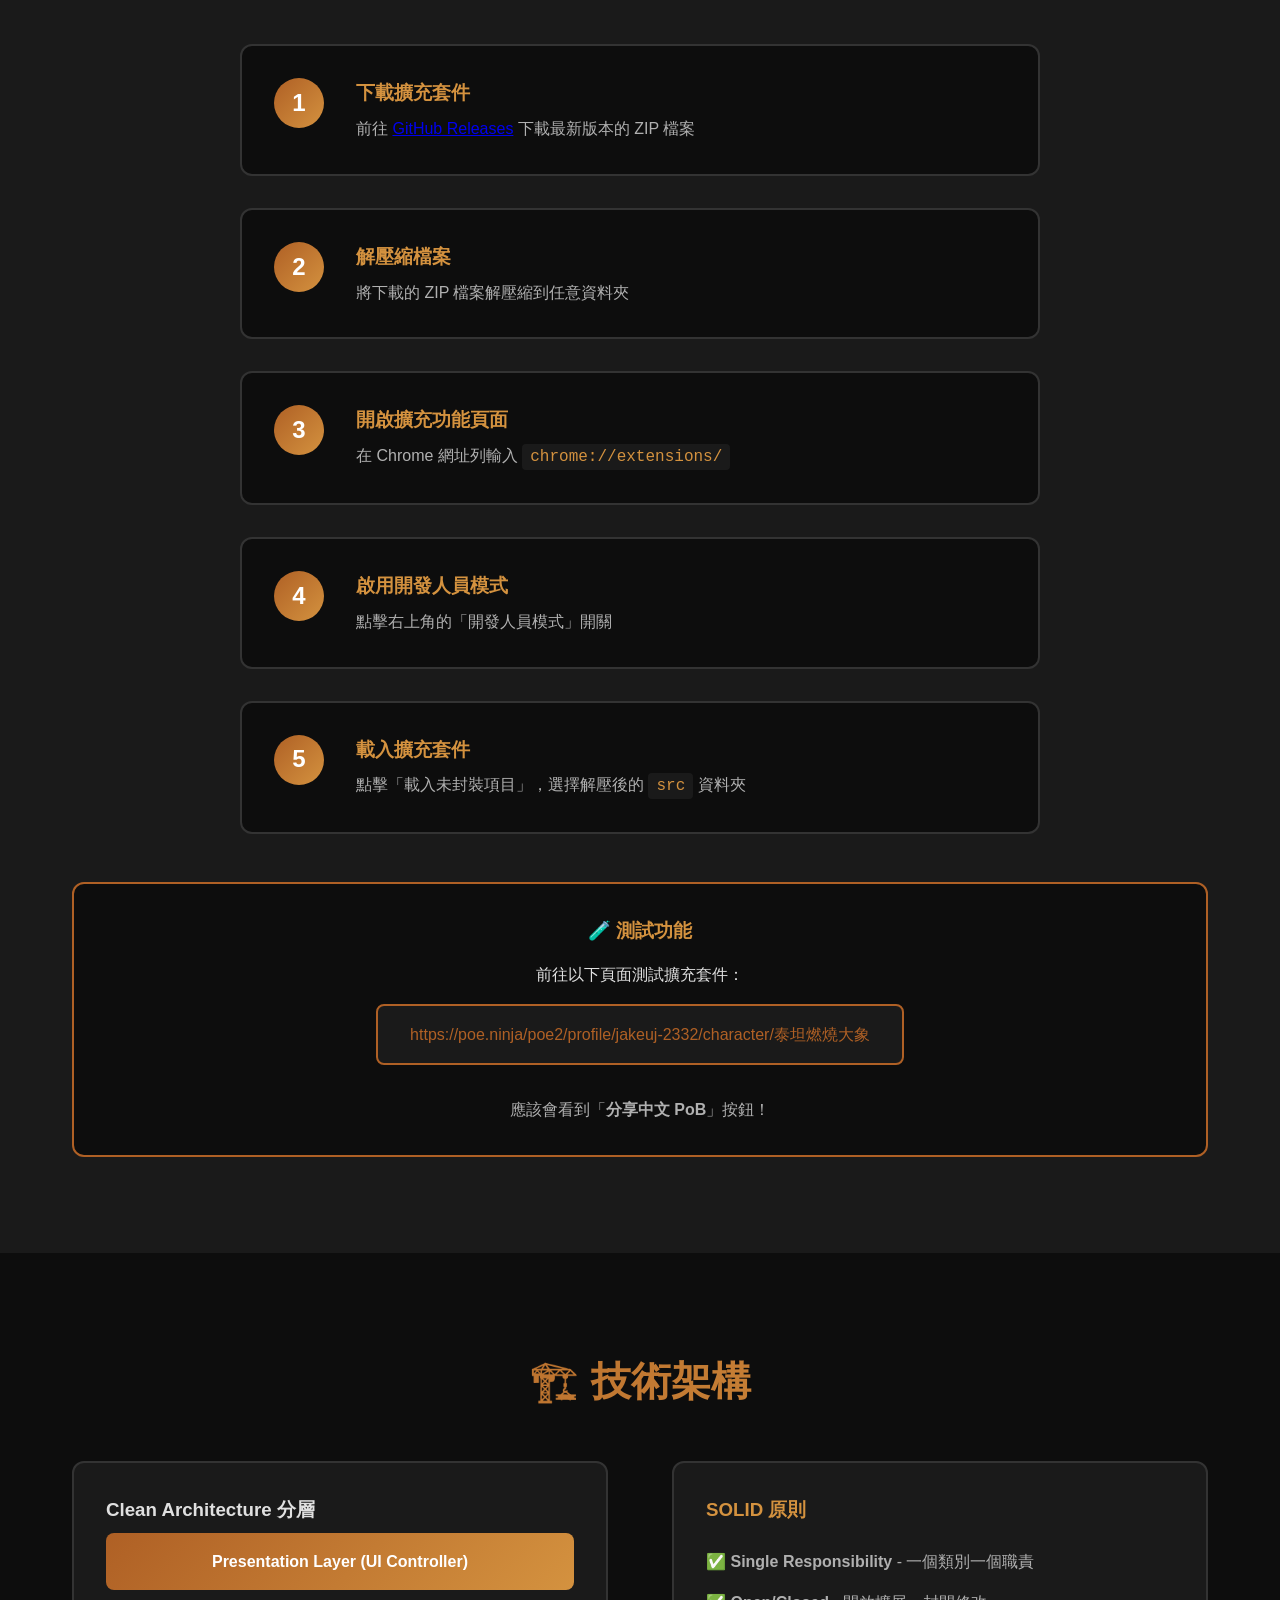
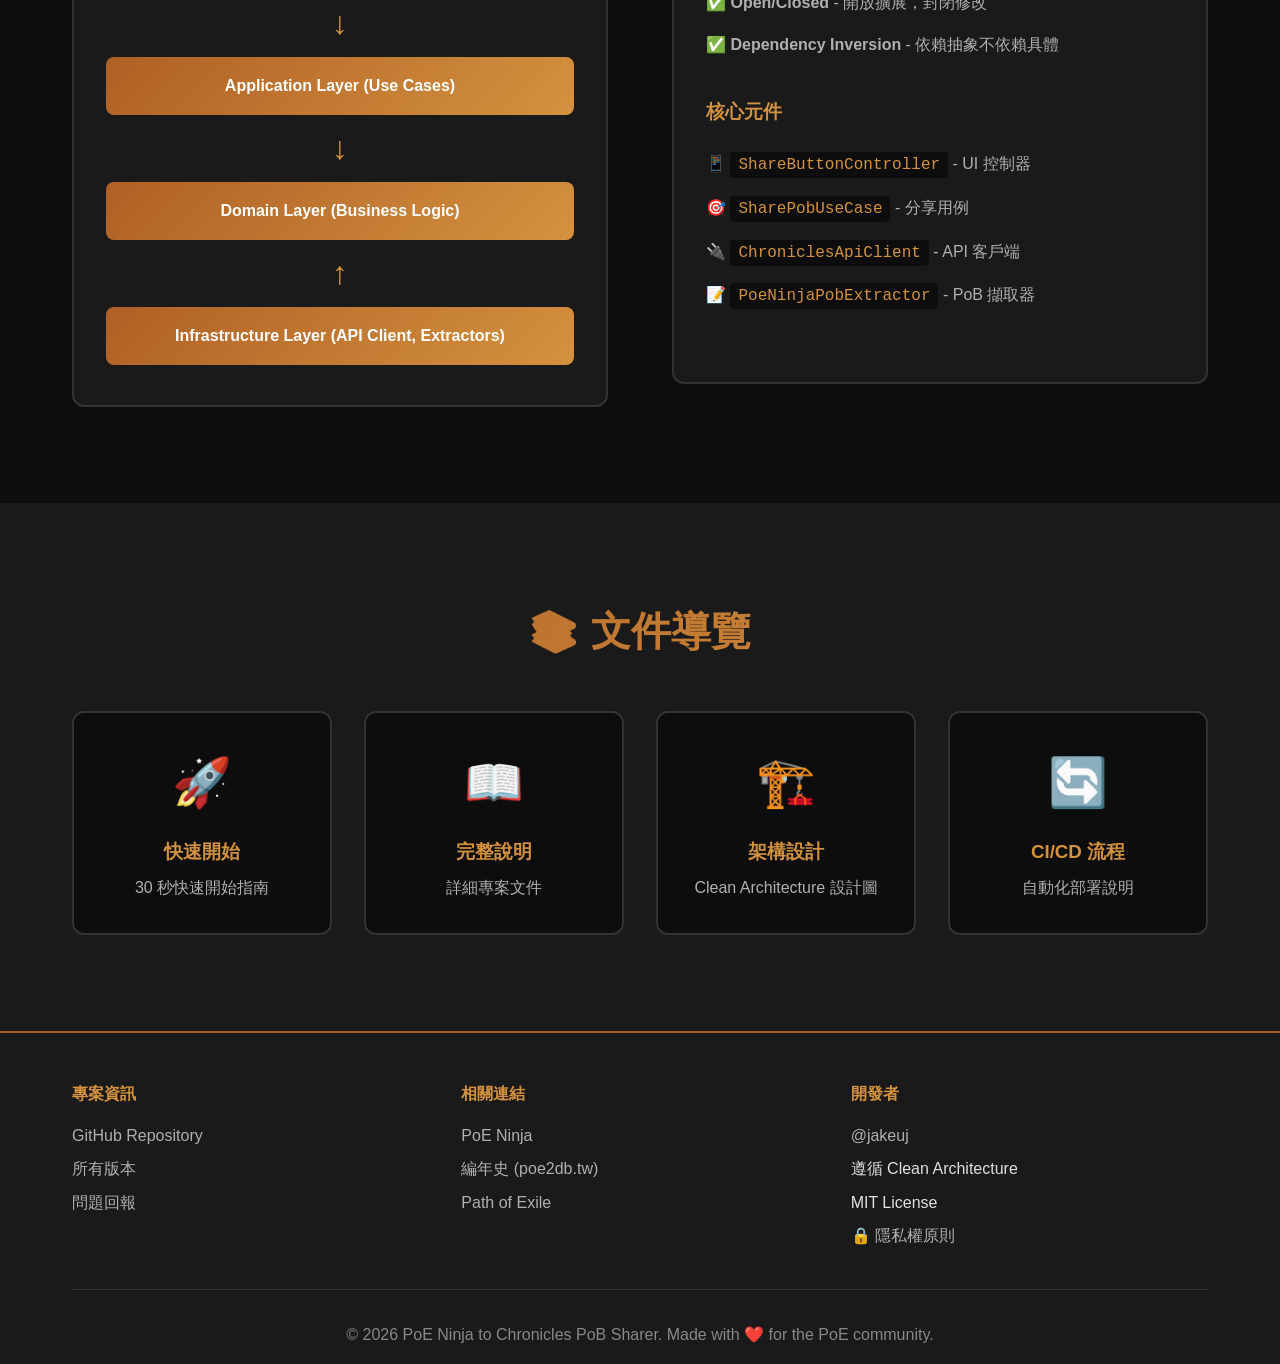
==== commit a1c96f0c: "✨ 更新: 新增隱私權原則頁面並在首頁添加連結" ====
--- a/docs/index.html
+++ b/docs/index.html
@@ -245,6 +245,7 @@
                         <li><a href="https://github.com/jakeuj" target="_blank">@jakeuj</a></li>
                         <li>遵循 Clean Architecture</li>
                         <li>MIT License</li>
+                        <li><a href="privacy.html">🔒 隱私權原則</a></li>
                     </ul>
                 </div>
             </div>
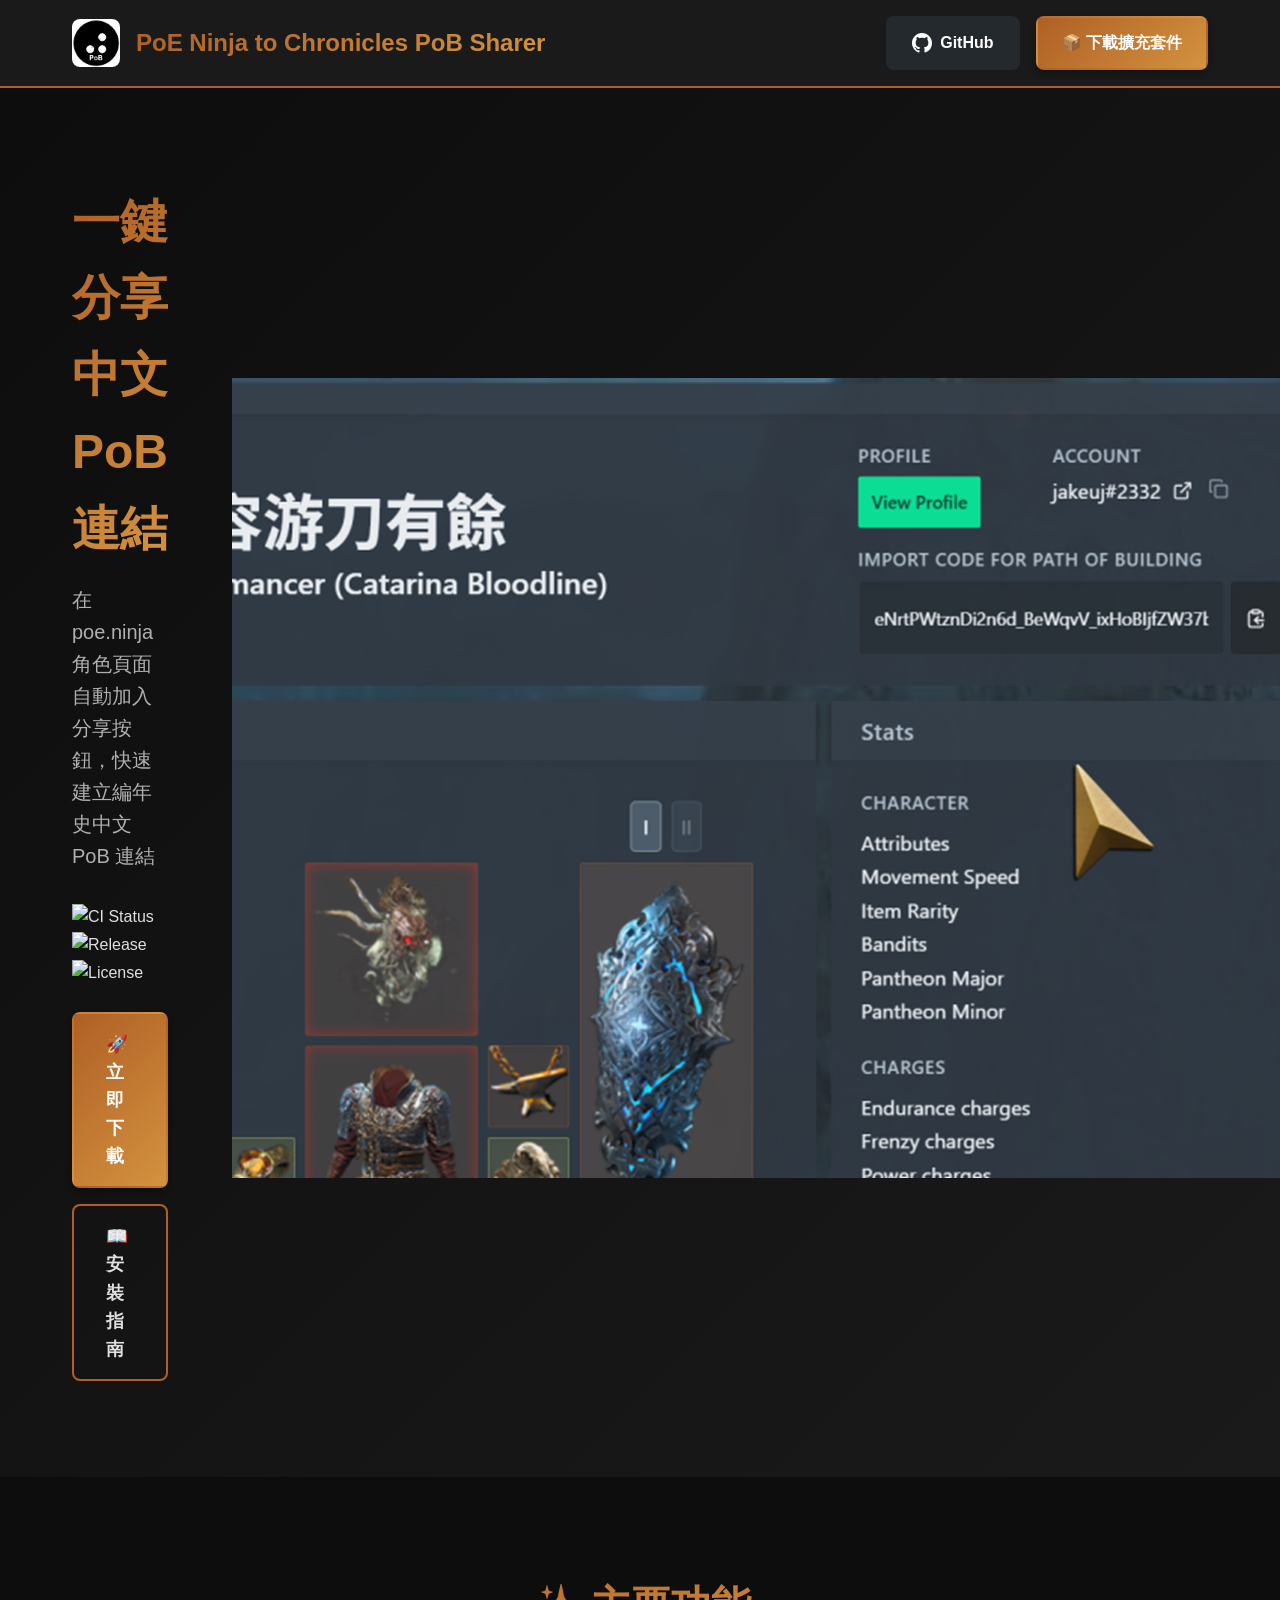
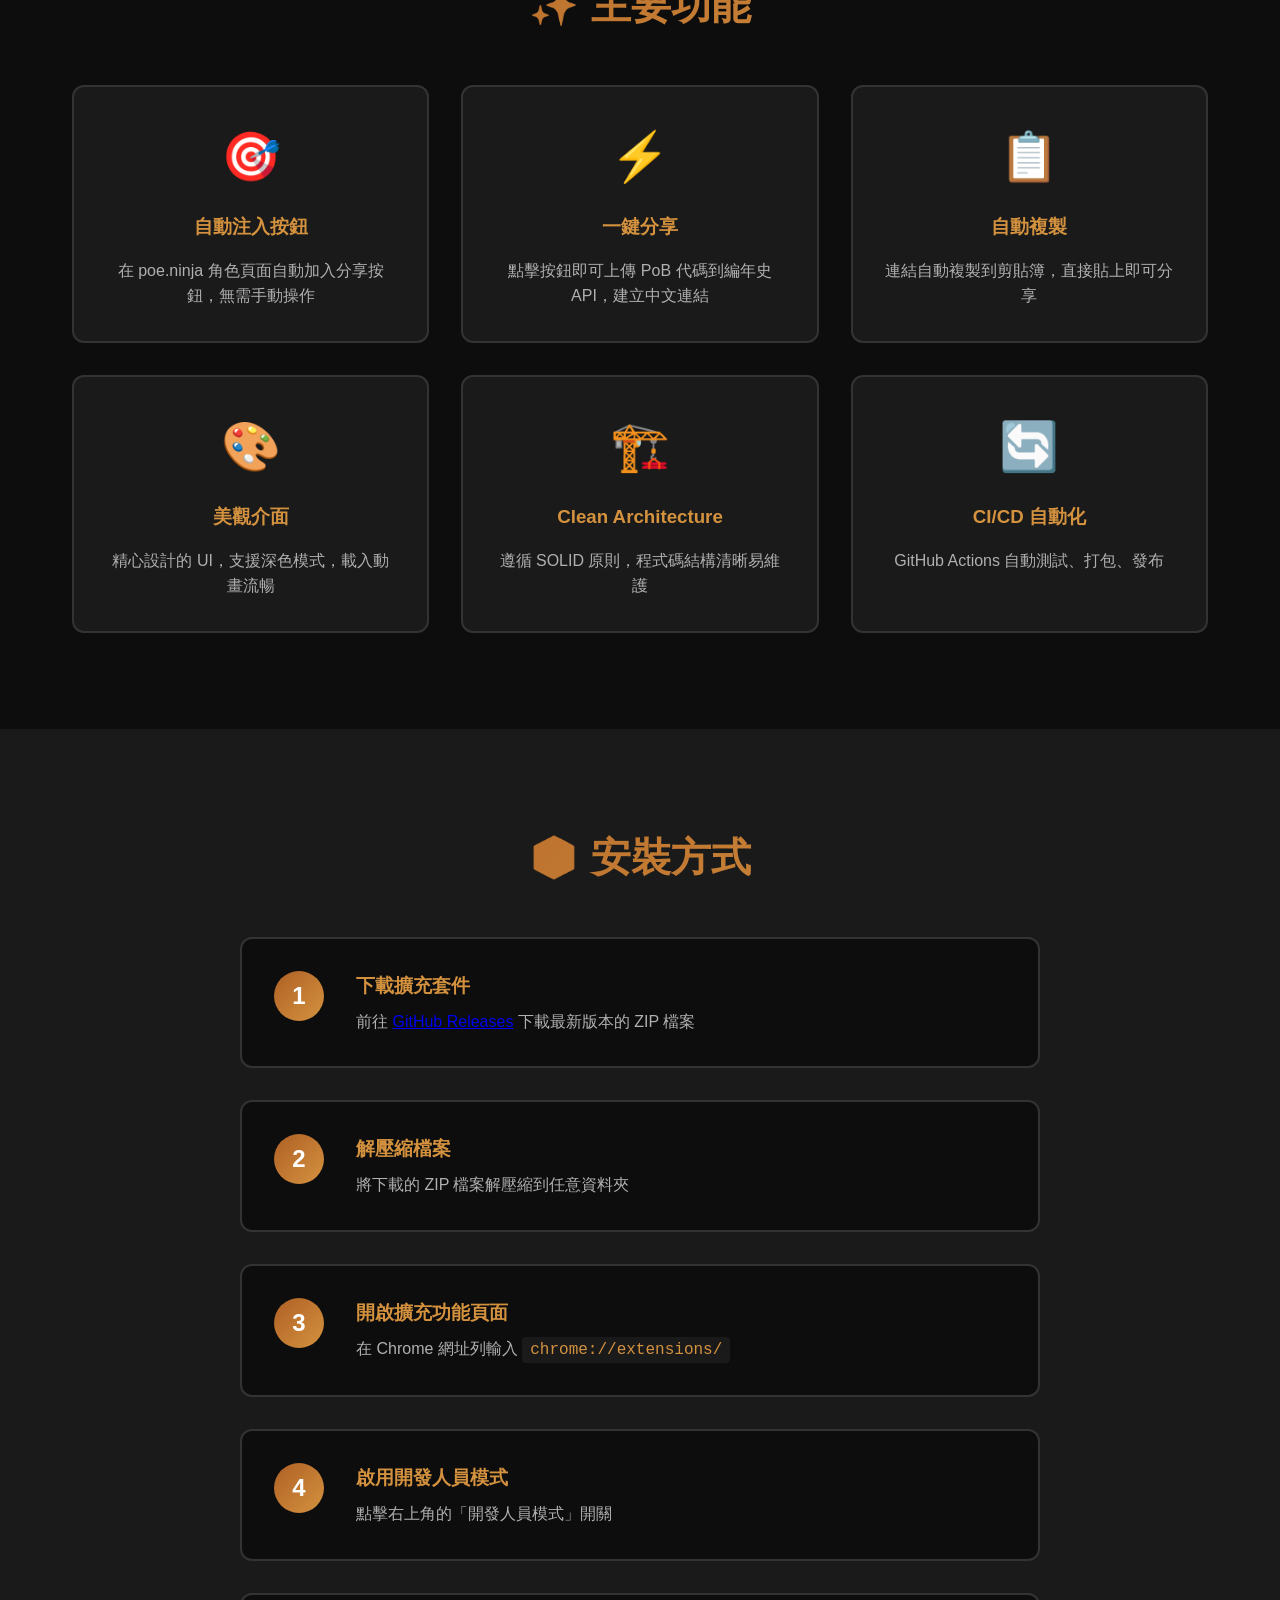
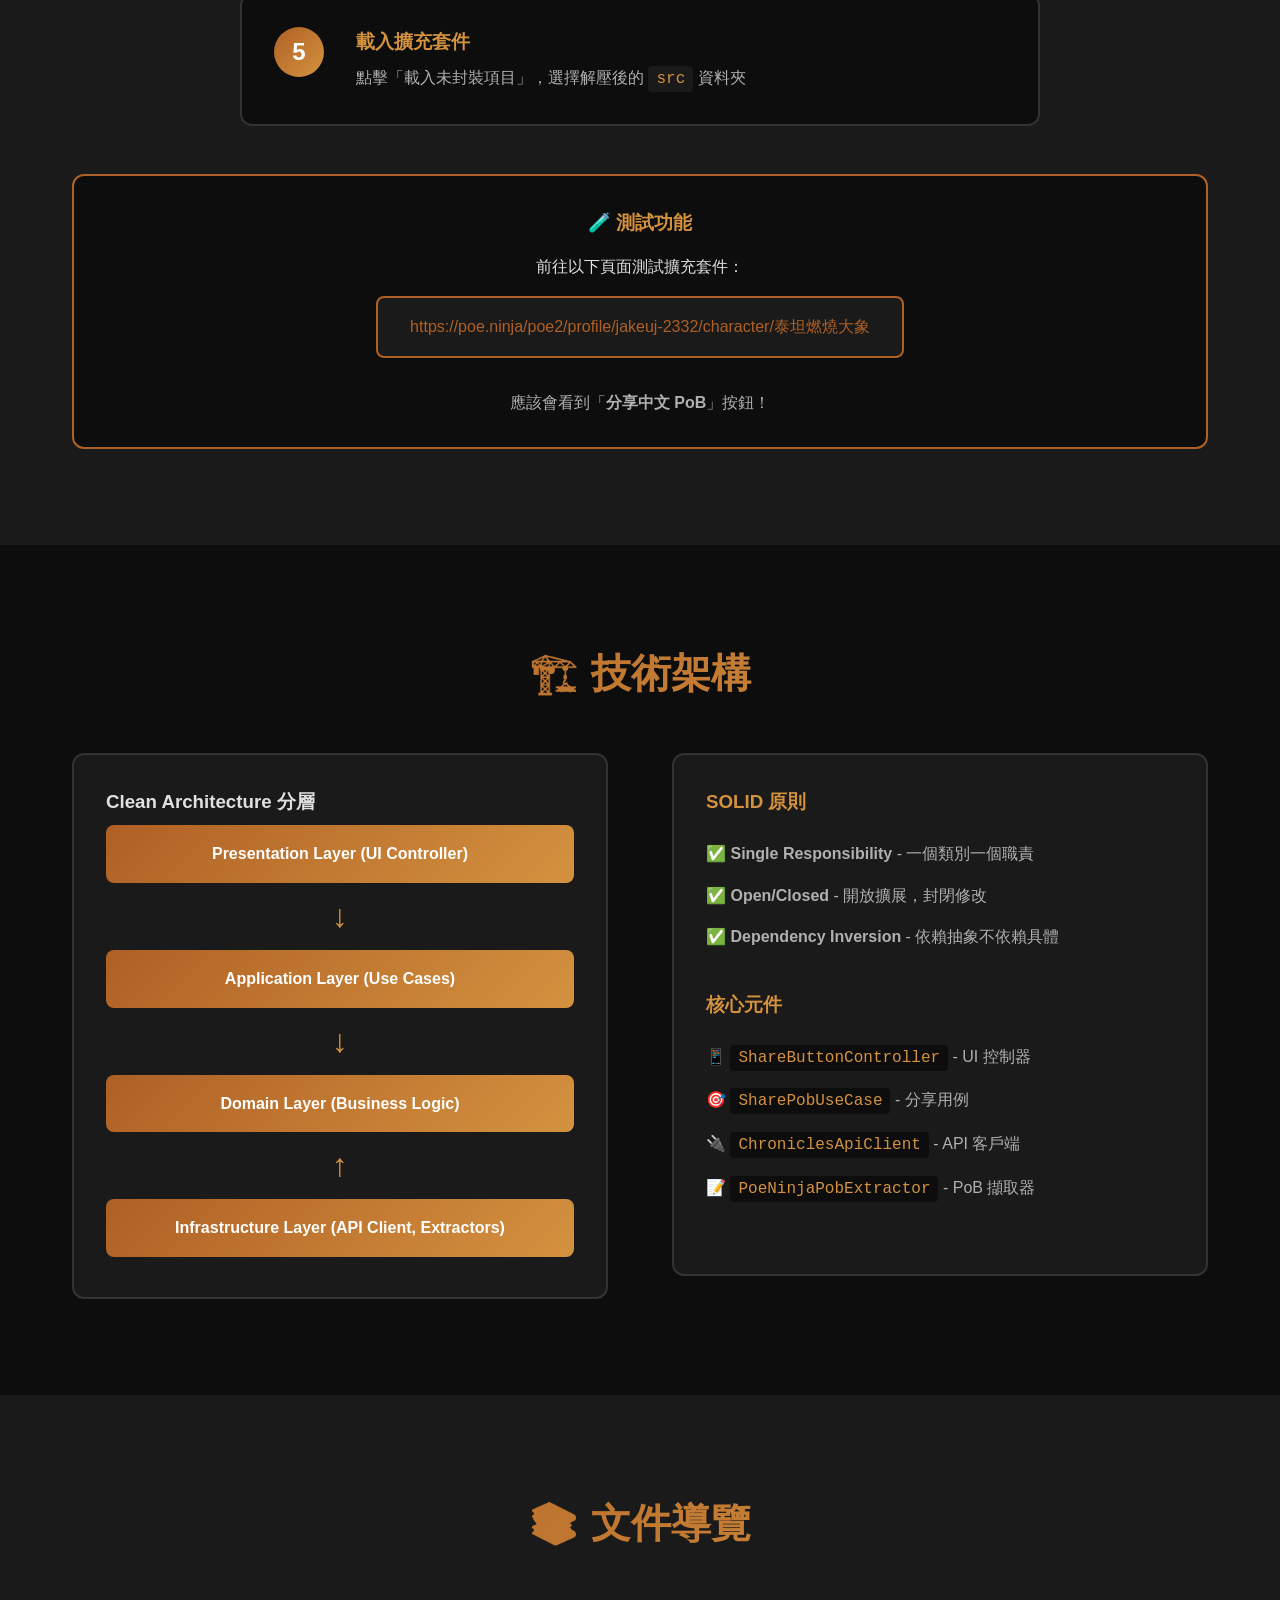
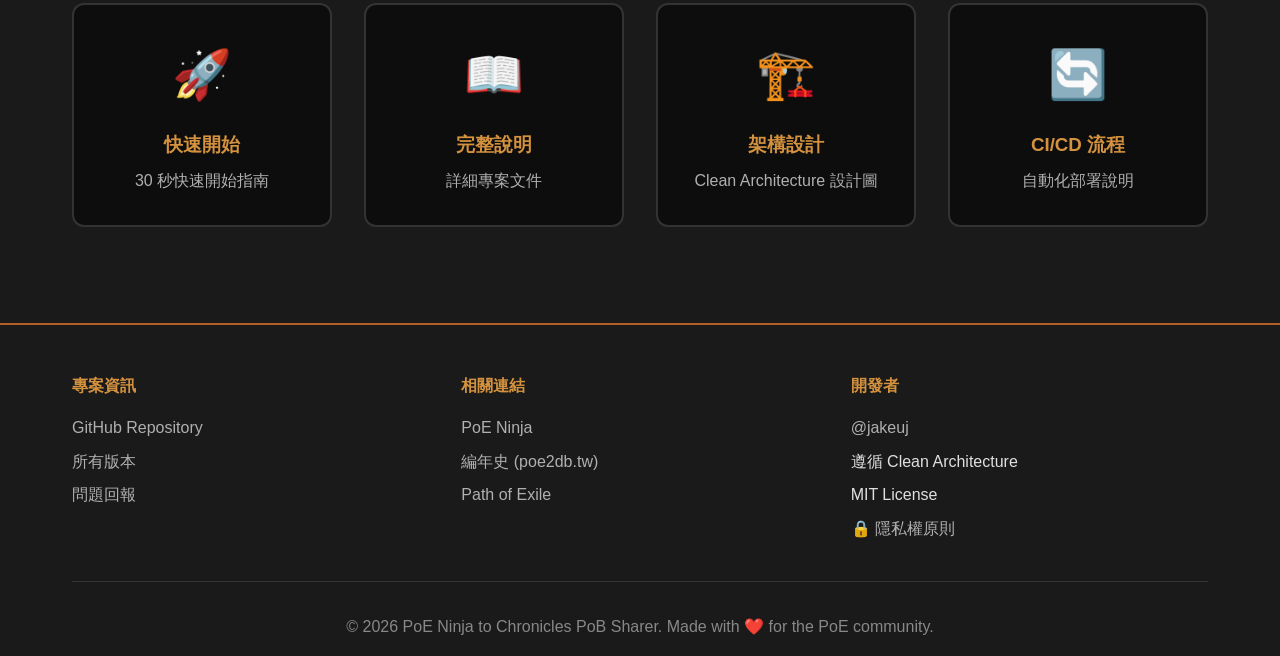
==== commit 6616e5b0: "✨ 更新: 替換示範截圖為新圖片以提升可視化效果" ====
--- a/docs/index.html
+++ b/docs/index.html
@@ -56,7 +56,7 @@
                     </div>
                 </div>
                 <div class="hero-image">
-                    <img src="poe-demo.png" alt="PoE 擴充套件示範截圖" class="demo-screenshot">
+                    <img src="screenshot_1280x800.png" alt="分享中文 PoB 按鈕示範截圖" class="demo-screenshot">
                 </div>
             </div>
         </div>
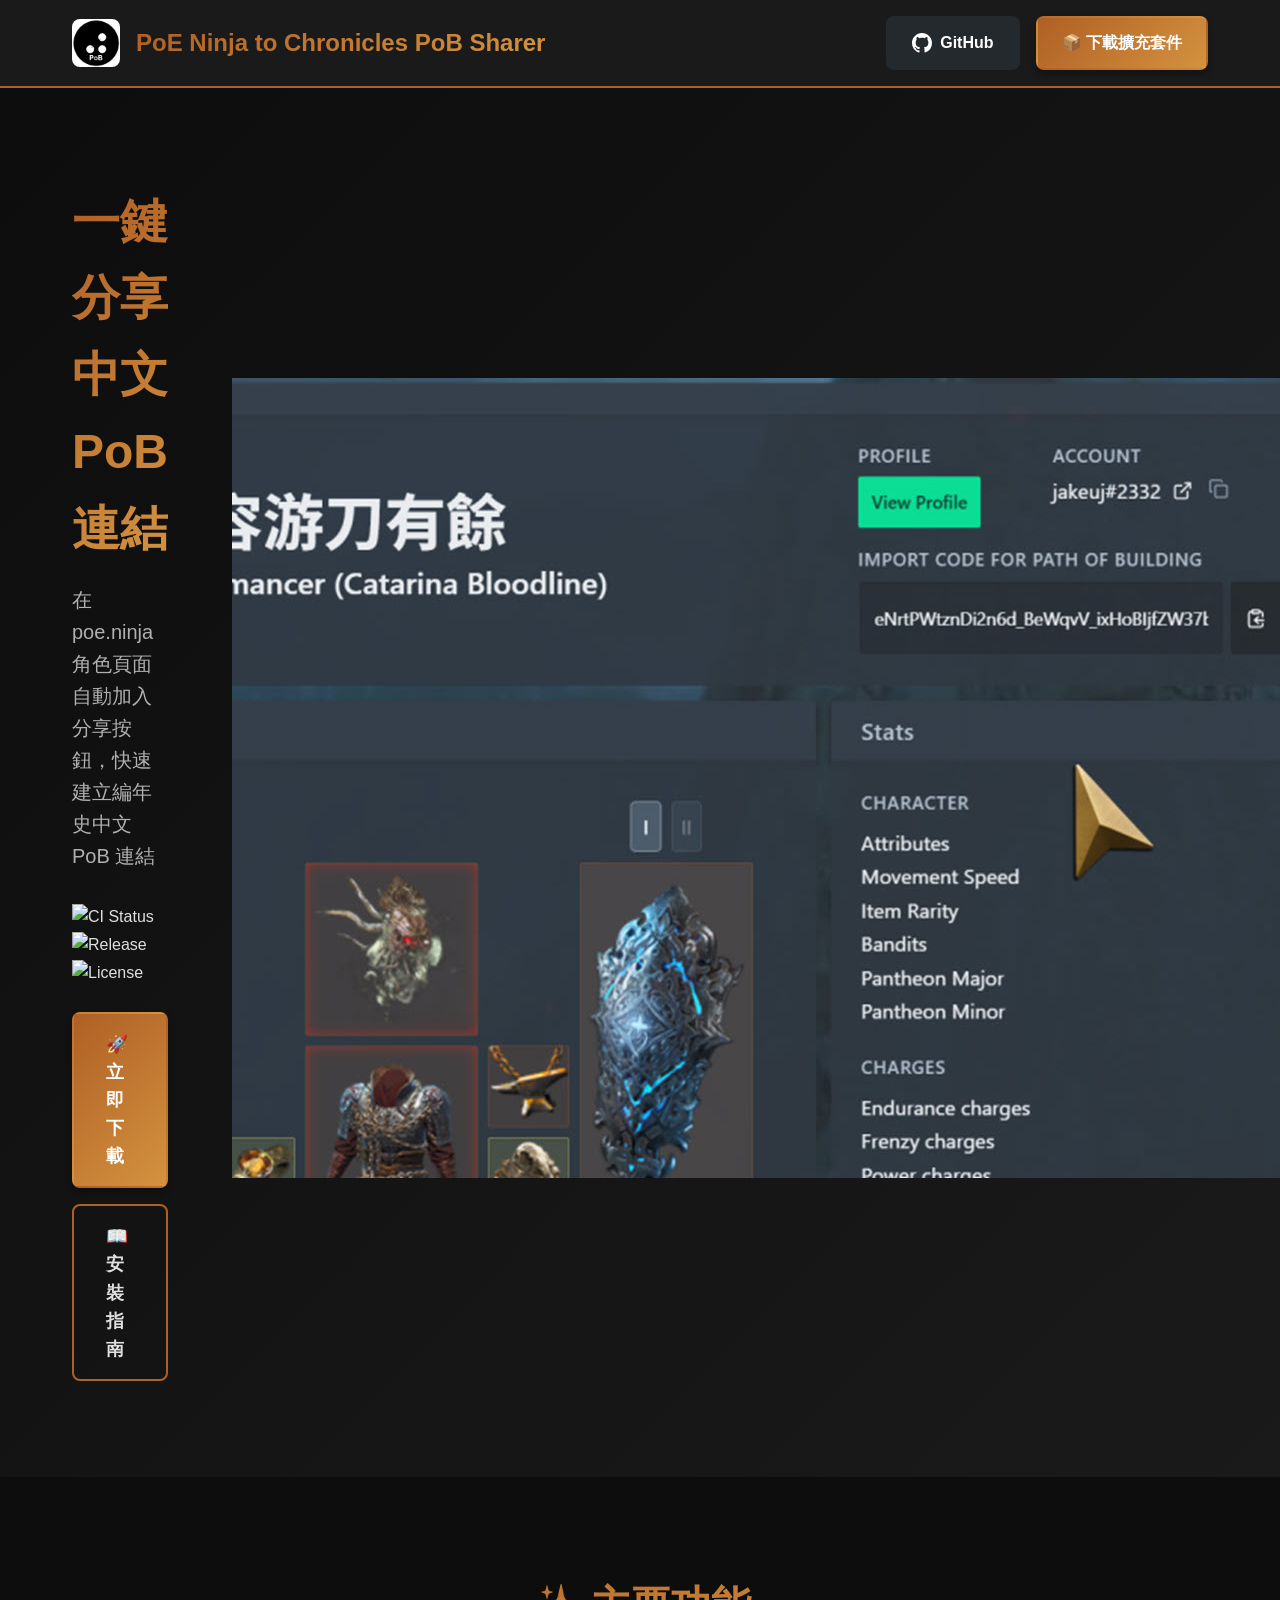
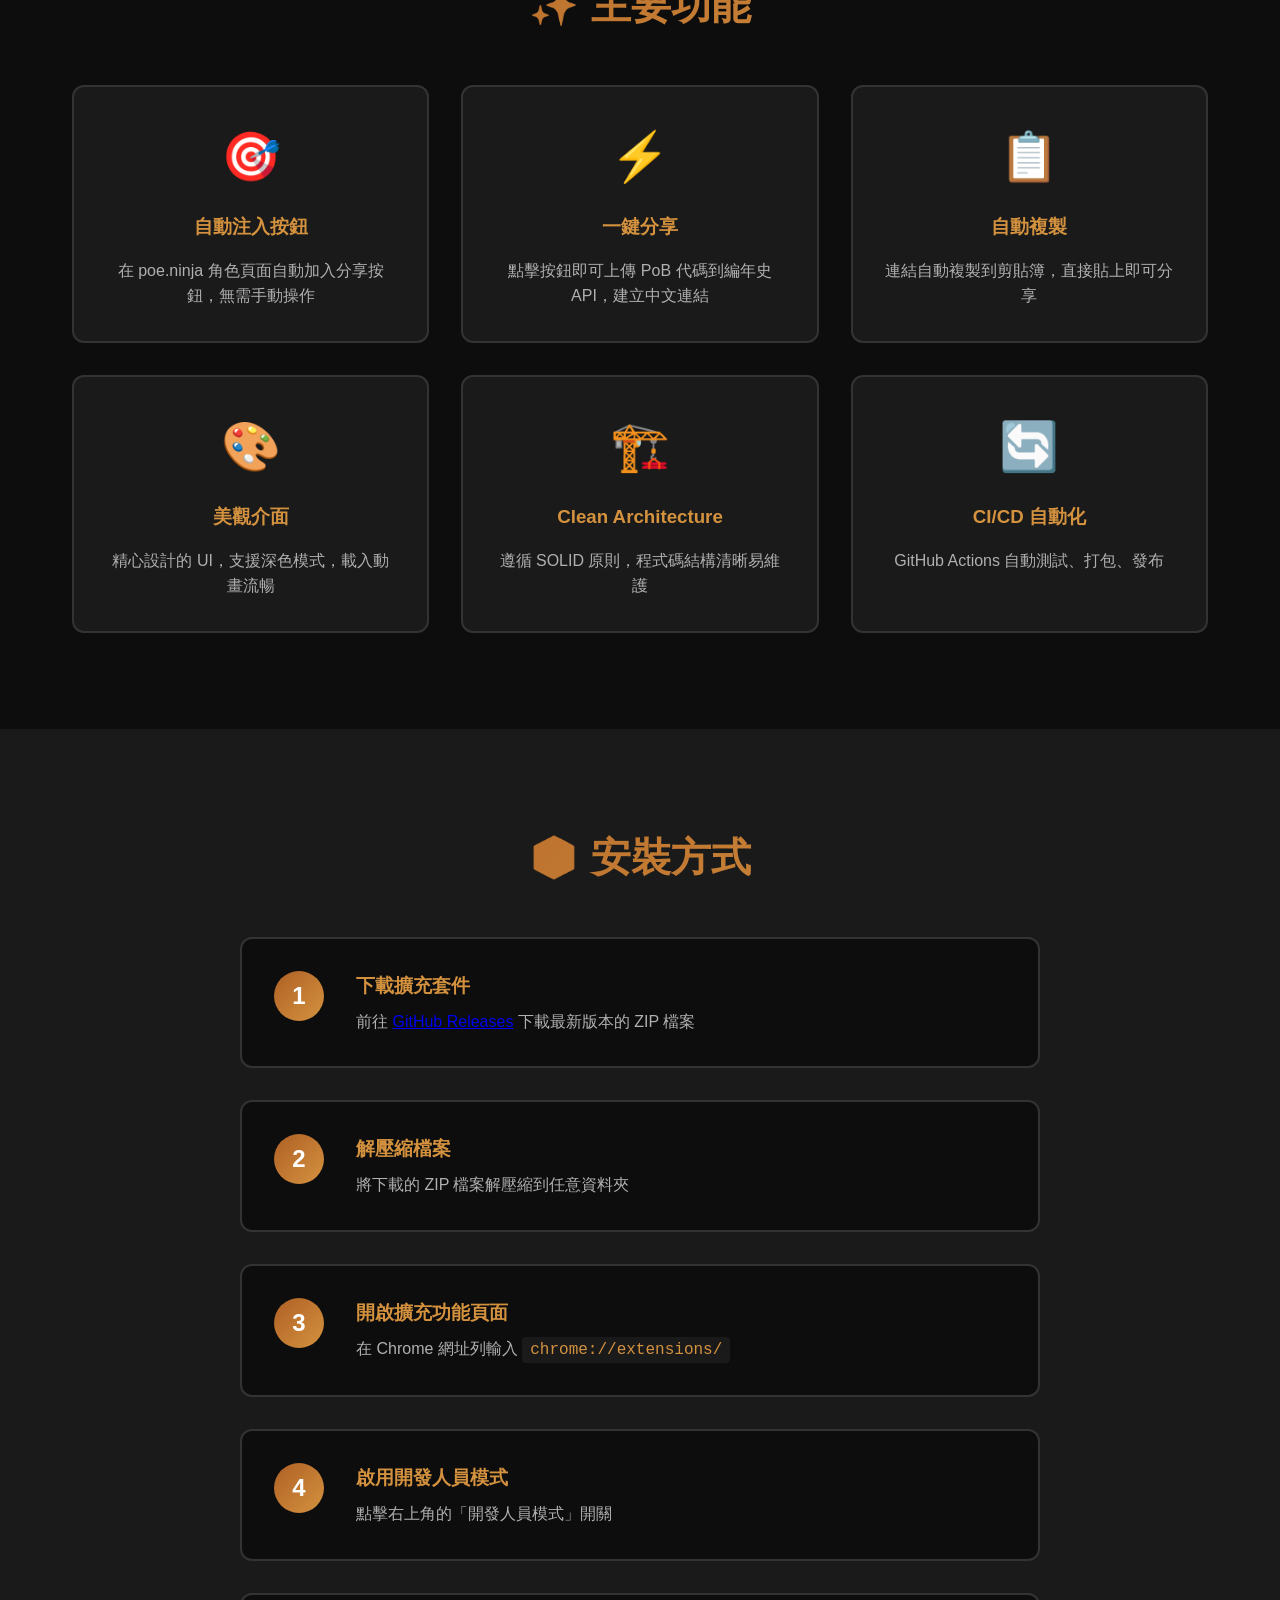
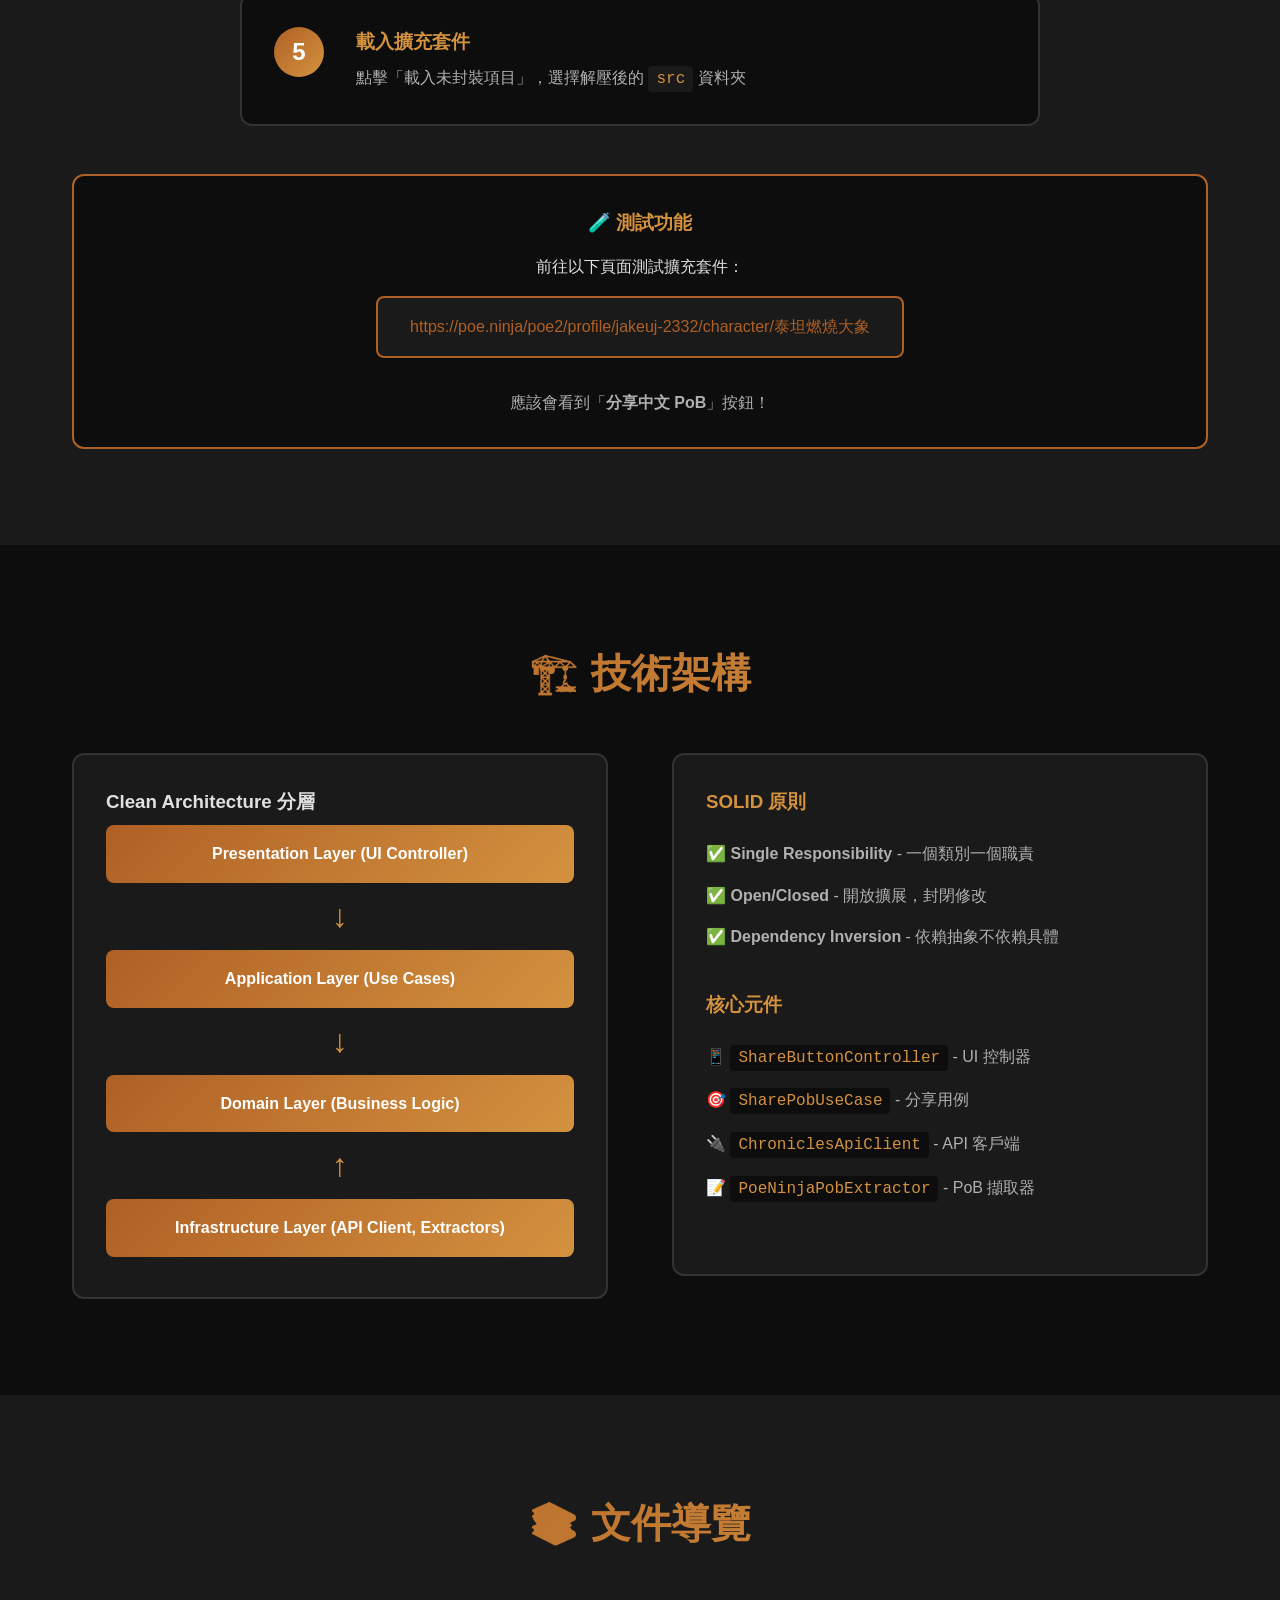
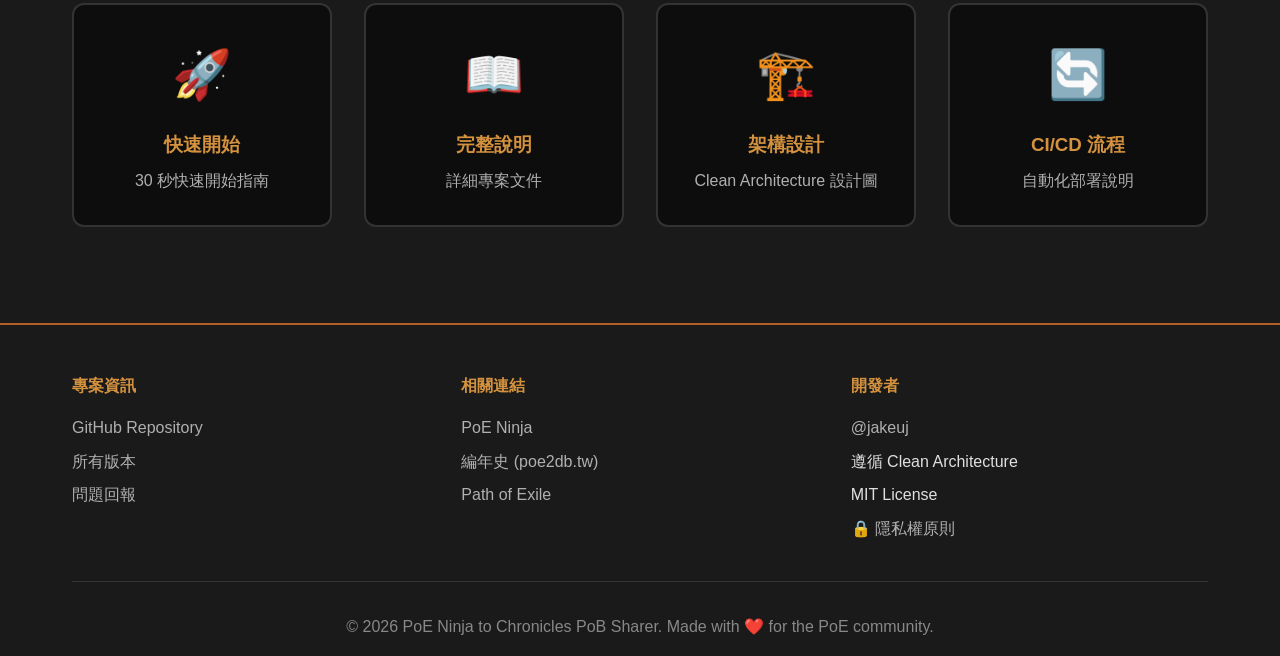
==== commit ee62f5fd: "✨ 更新: 替換示範截圖為新格式圖片以提升可視化效果" ====
--- a/docs/index.html
+++ b/docs/index.html
@@ -56,7 +56,7 @@
                     </div>
                 </div>
                 <div class="hero-image">
-                    <img src="screenshot_1280x800.png" alt="分享中文 PoB 按鈕示範截圖" class="demo-screenshot">
+                    <img src="screenshot_1280x800.jpg" alt="分享中文 PoB 按鈕示範截圖" class="demo-screenshot">
                 </div>
             </div>
         </div>
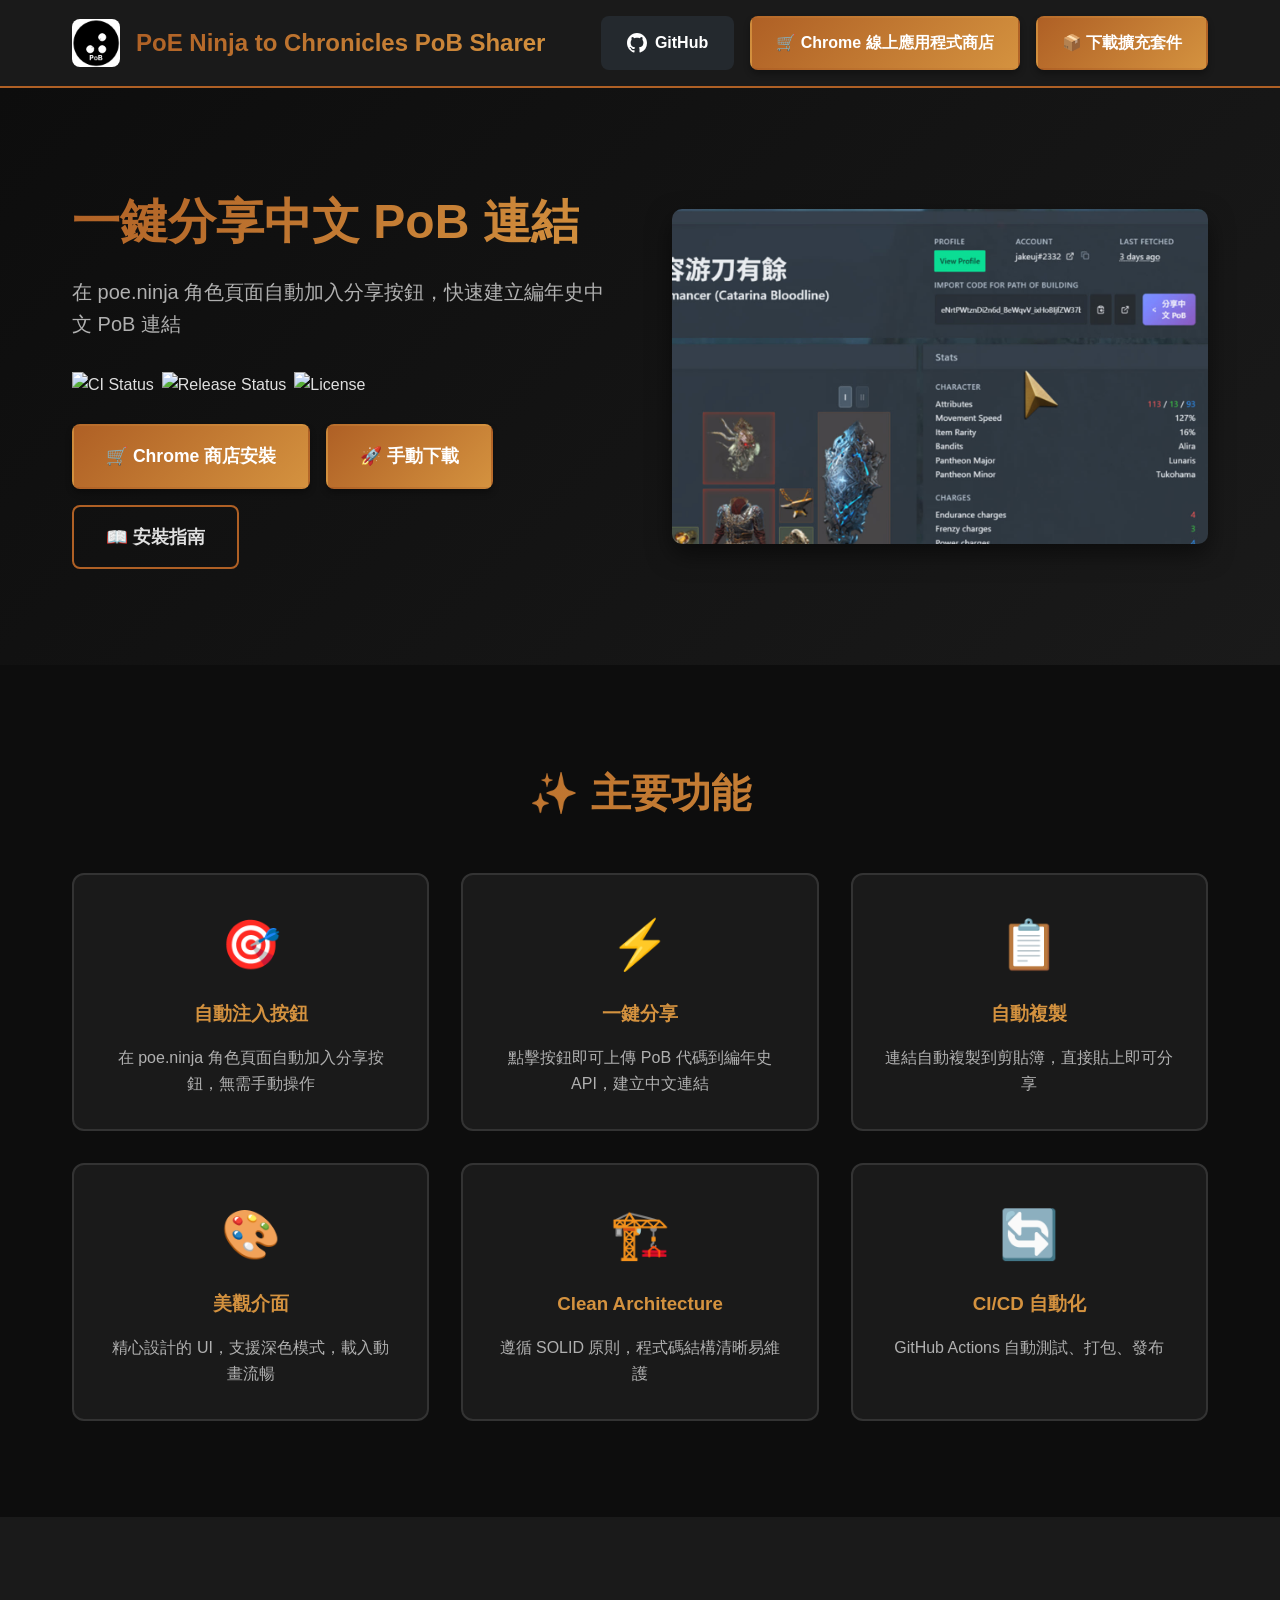
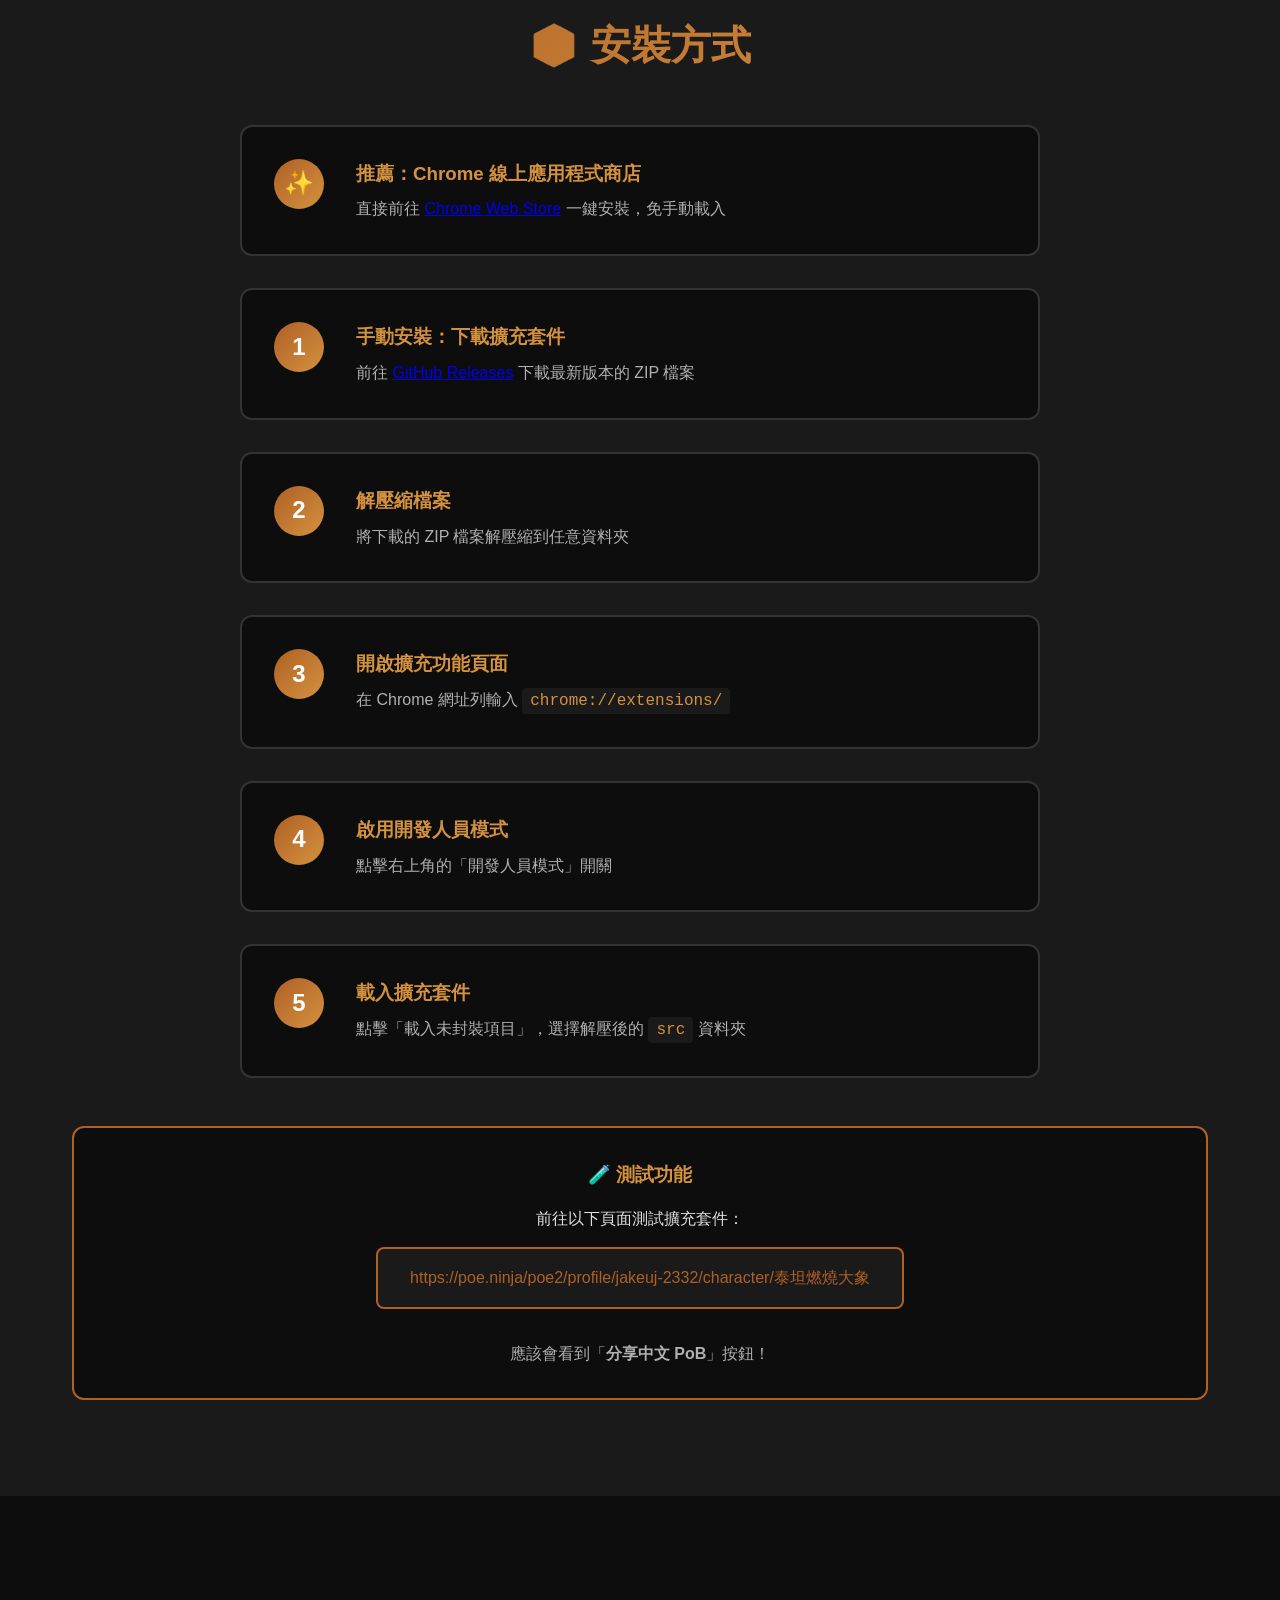
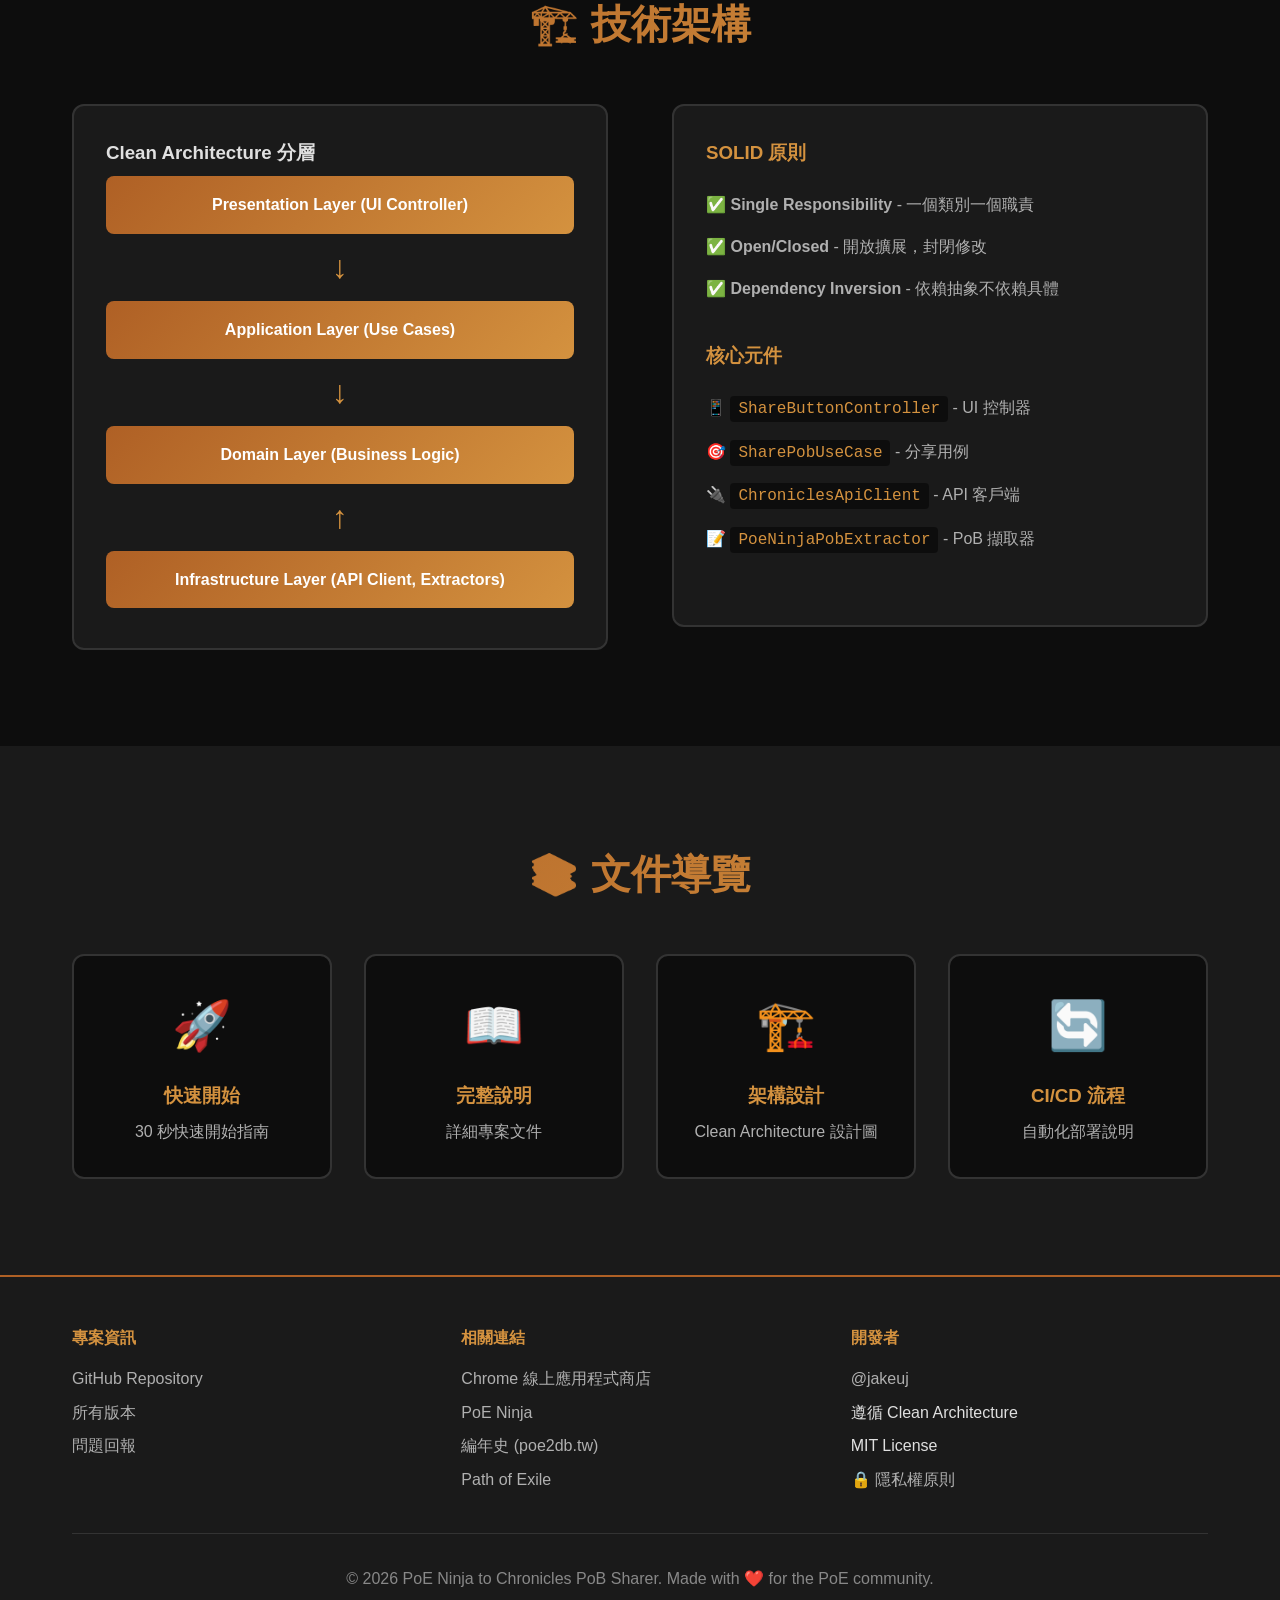
==== commit 58177478: "✨ 更新: 更新下載連結至 Chrome 線上應用程式商店並新增安裝推薦" ====
--- a/docs/index.html
+++ b/docs/index.html
@@ -26,7 +26,10 @@
                         </svg>
                         GitHub
                     </a>
-                    <a href="https://github.com/jakeuj/ChromeExtensionPobZh/releases/latest" class="btn btn-primary">
+                    <a href="https://chromewebstore.google.com/detail/poe-ninja-to-chronicles-p/aidenhnleibhchnhilkpbpkgeanmeedh?hl=zh-TW" class="btn btn-primary" target="_blank">
+                        🛒 Chrome 線上應用程式商店
+                    </a>
+                    <a href="https://github.com/jakeuj/ChromeExtensionPobZh/releases/latest" class="btn btn-primary" target="_blank">
                         📦 下載擴充套件
                     </a>
                 </div>
@@ -47,8 +50,11 @@
                         <img src="https://img.shields.io/badge/license-MIT-blue.svg" alt="License">
                     </div>
                     <div class="hero-buttons">
-                        <a href="https://github.com/jakeuj/ChromeExtensionPobZh/releases/latest" class="btn btn-large btn-primary">
-                            🚀 立即下載
+                        <a href="https://chromewebstore.google.com/detail/poe-ninja-to-chronicles-p/aidenhnleibhchnhilkpbpkgeanmeedh?hl=zh-TW" class="btn btn-large btn-primary" target="_blank">
+                            🛒 Chrome 商店安裝
+                        </a>
+                        <a href="https://github.com/jakeuj/ChromeExtensionPobZh/releases/latest" class="btn btn-large btn-primary" target="_blank">
+                            🚀 手動下載
                         </a>
                         <a href="#installation" class="btn btn-large btn-secondary">
                             📖 安裝指南
@@ -107,9 +113,16 @@
             <h2 class="section-title">📦 安裝方式</h2>
             <div class="installation-steps">
                 <div class="step">
+                    <div class="step-number">✨</div>
+                    <div class="step-content">
+                        <h3>推薦：Chrome 線上應用程式商店</h3>
+                        <p>直接前往 <a href="https://chromewebstore.google.com/detail/poe-ninja-to-chronicles-p/aidenhnleibhchnhilkpbpkgeanmeedh?hl=zh-TW" target="_blank">Chrome Web Store</a> 一鍵安裝，免手動載入</p>
+                    </div>
+                </div>
+                <div class="step">
                     <div class="step-number">1</div>
                     <div class="step-content">
-                        <h3>下載擴充套件</h3>
+                        <h3>手動安裝：下載擴充套件</h3>
                         <p>前往 <a href="https://github.com/jakeuj/ChromeExtensionPobZh/releases/latest" target="_blank">GitHub Releases</a> 下載最新版本的 ZIP 檔案</p>
                     </div>
                 </div>
@@ -234,6 +247,7 @@
                 <div class="footer-section">
                     <h4>相關連結</h4>
                     <ul>
+                        <li><a href="https://chromewebstore.google.com/detail/poe-ninja-to-chronicles-p/aidenhnleibhchnhilkpbpkgeanmeedh?hl=zh-TW" target="_blank">Chrome 線上應用程式商店</a></li>
                         <li><a href="https://poe.ninja/" target="_blank">PoE Ninja</a></li>
                         <li><a href="https://poe2db.tw/" target="_blank">編年史 (poe2db.tw)</a></li>
                         <li><a href="https://pathofexile.com/" target="_blank">Path of Exile</a></li>
--- a/docs/style.css
+++ b/docs/style.css
@@ -172,6 +172,15 @@
     flex-wrap: wrap;
 }
 
+.demo-screenshot {
+    width: 100%;
+    max-width: 560px;
+    height: auto;
+    border-radius: 10px;
+    box-shadow: var(--shadow-lg);
+    display: block;
+}
+
 .demo-card {
     background: var(--bg-secondary);
     border: 2px solid var(--border-color);
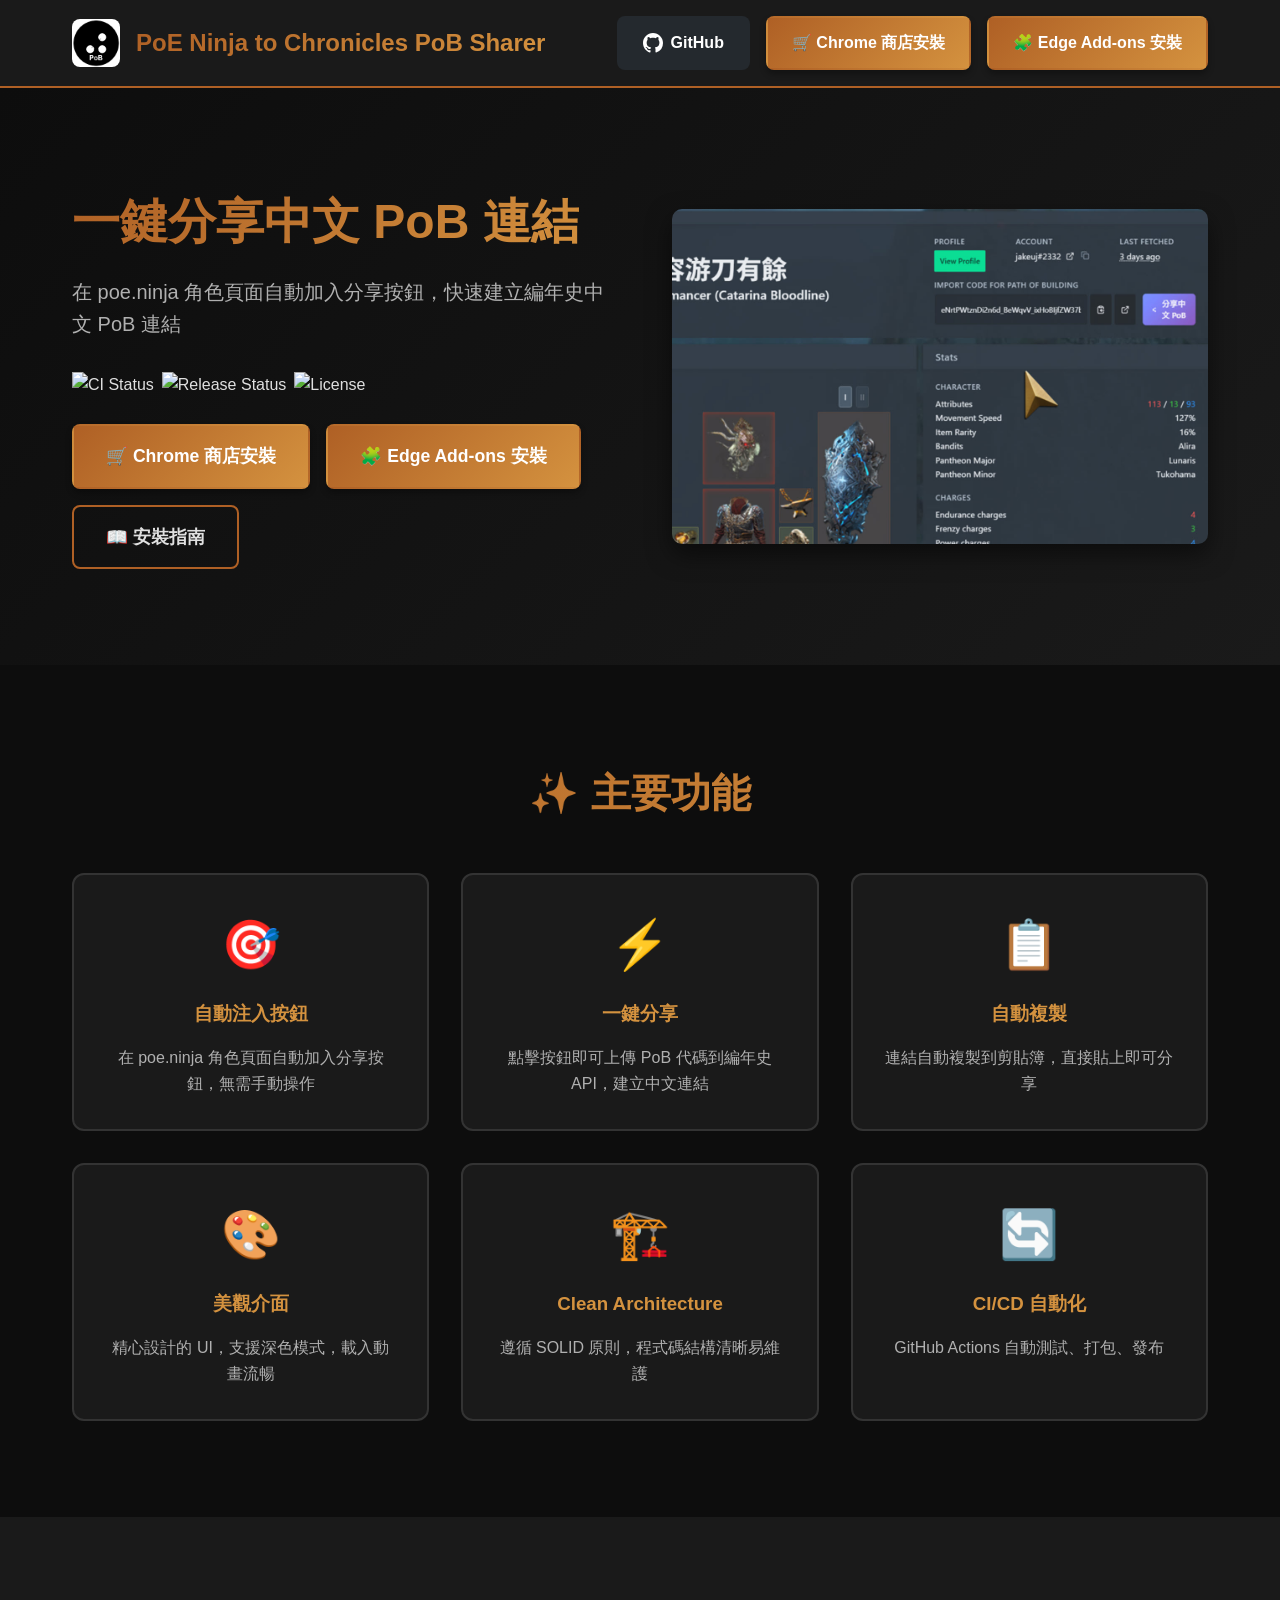
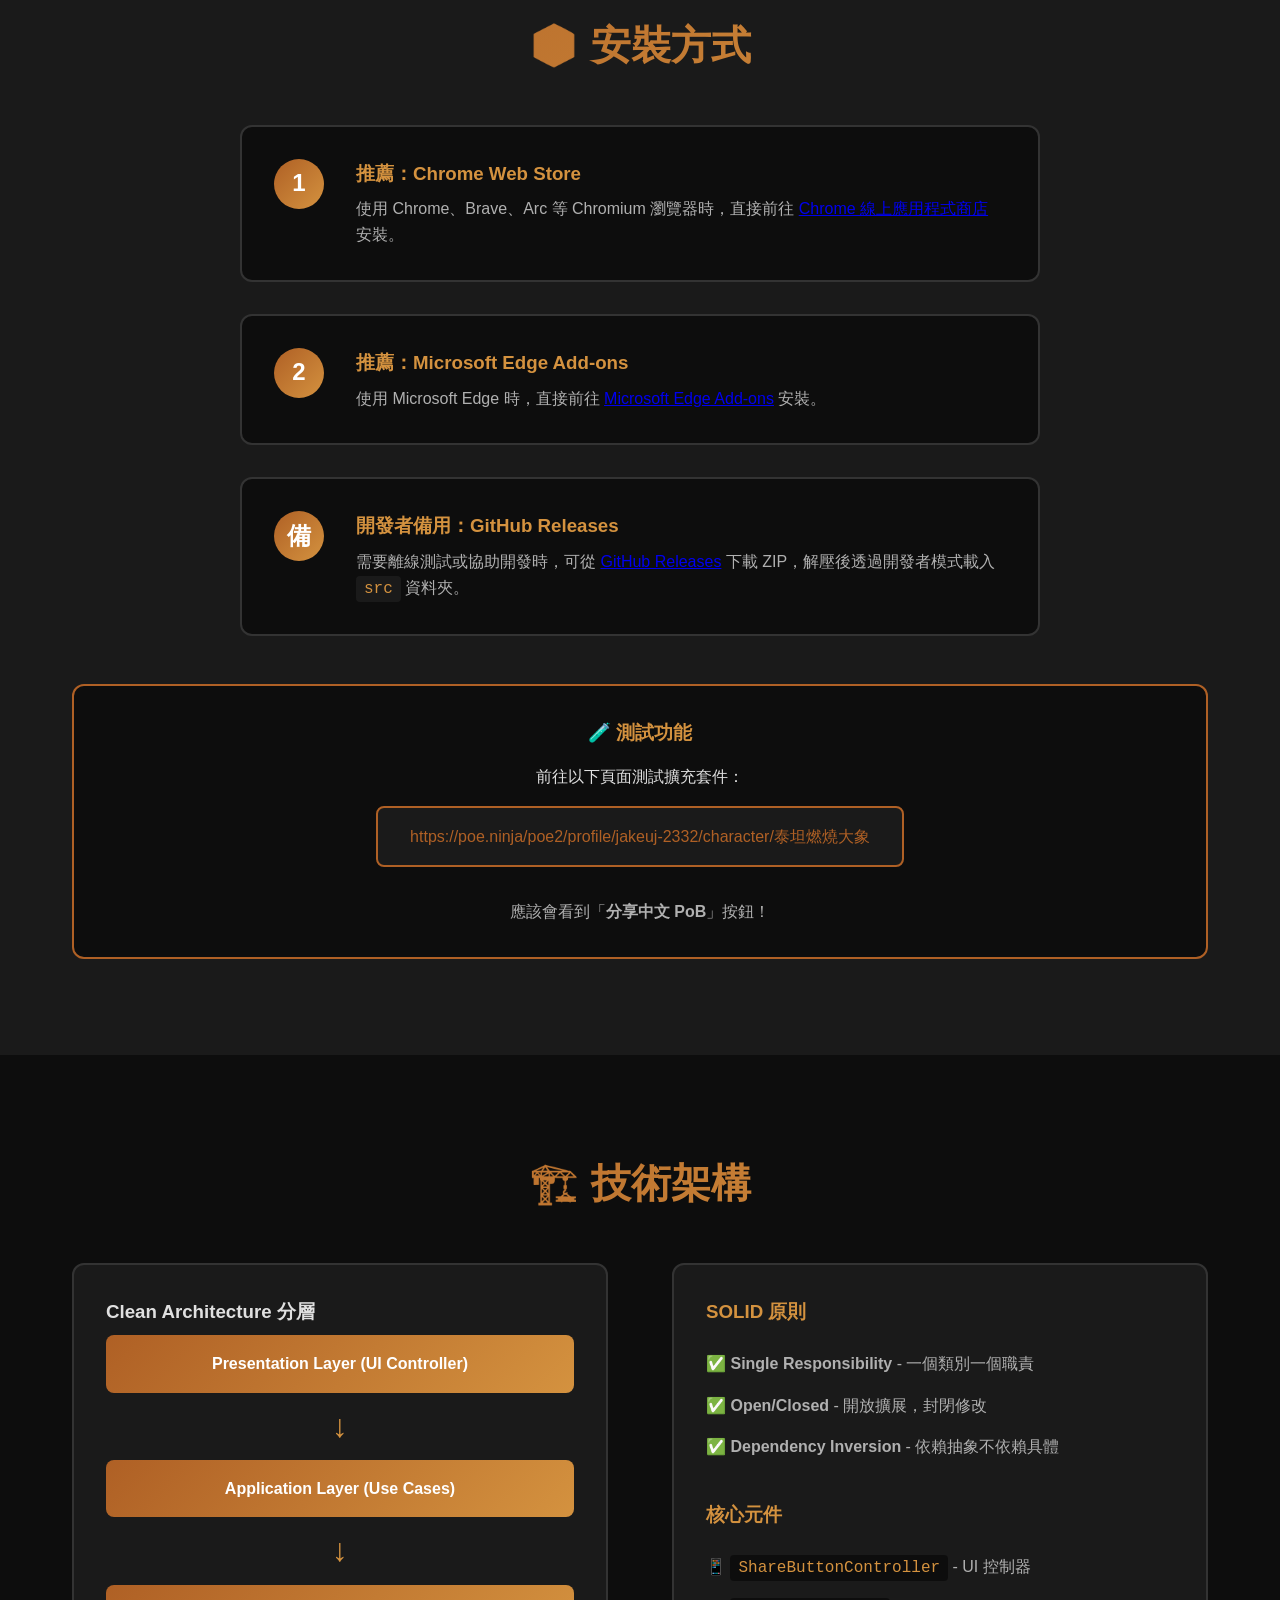
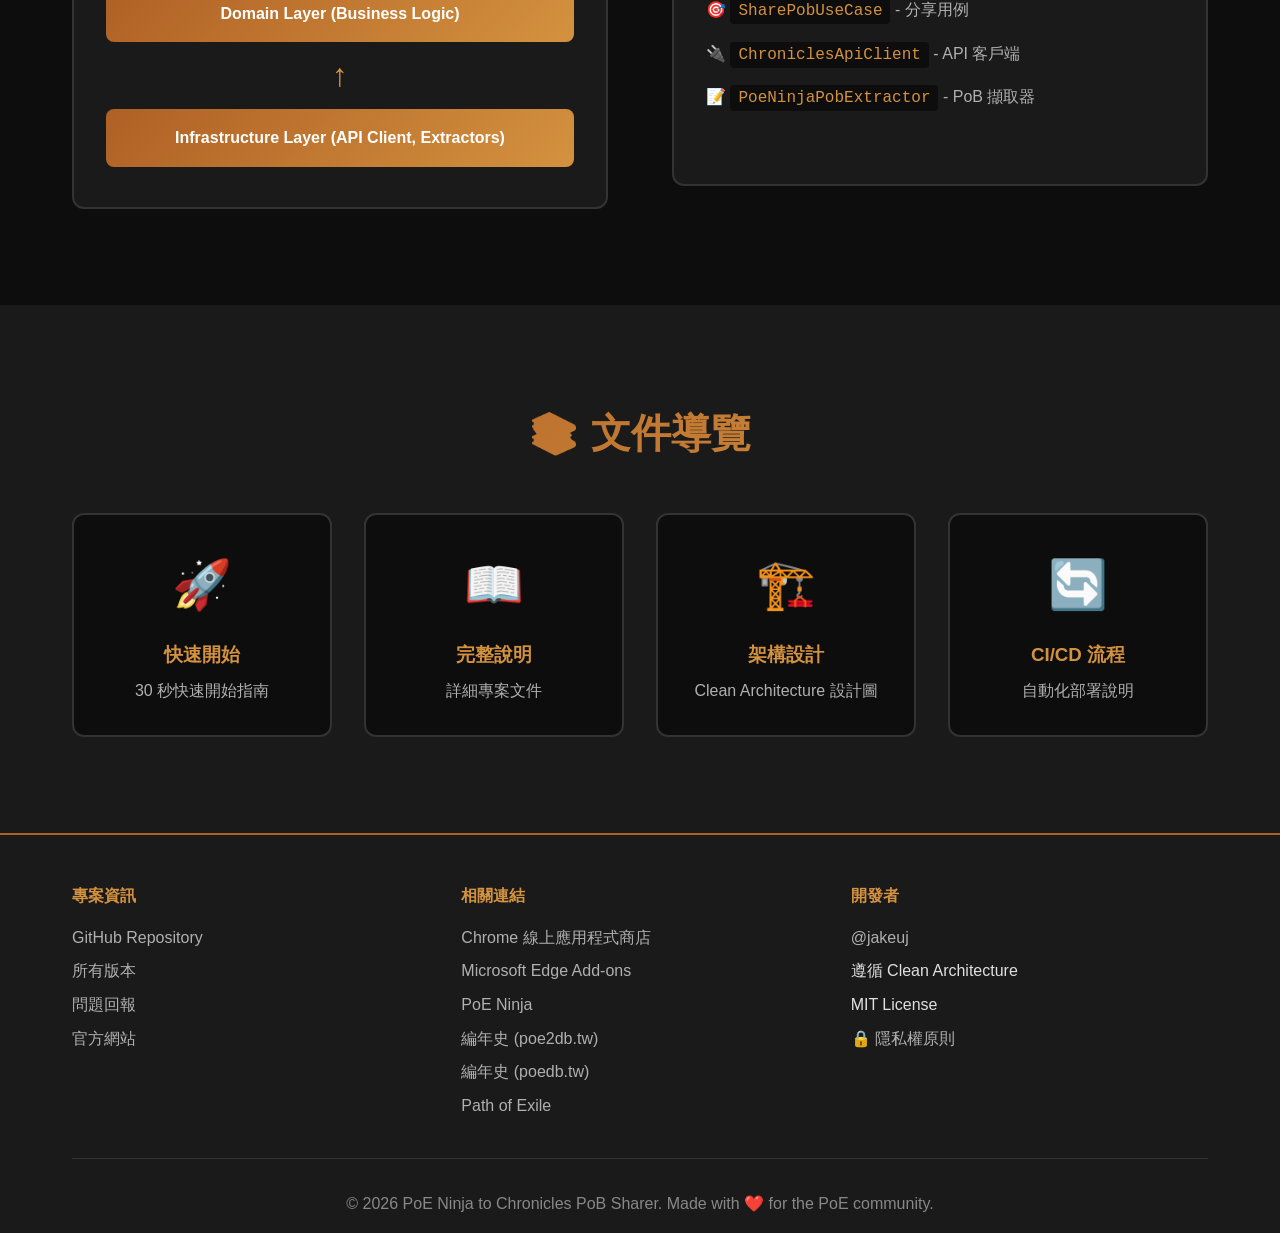
==== commit b2856989: "✨ 更新: 修正 README.md 中的連結與專案名稱，改善使用者導引" ====
--- a/docs/index.html
+++ b/docs/index.html
@@ -3,8 +3,22 @@
 <head>
     <meta charset="UTF-8">
     <meta name="viewport" content="width=device-width, initial-scale=1.0">
-    <meta name="description" content="PoE Ninja to Chronicles PoB Sharer - Chrome 擴充套件，在 poe.ninja 加入中文 PoB 分享按鈕">
-    <title>PoE Ninja to Chronicles PoB Sharer</title>
+    <meta name="description" content="PoE Ninja to Chronicles PoB Sharer 是 Chrome 與 Microsoft Edge 瀏覽器套件，可在 poe.ninja 角色頁面一鍵建立編年史中文 PoB 分享連結。">
+    <meta name="robots" content="index, follow">
+    <meta property="og:type" content="website">
+    <meta property="og:locale" content="zh_TW">
+    <meta property="og:site_name" content="PoE Ninja to Chronicles PoB Sharer">
+    <meta property="og:title" content="PoE Ninja to Chronicles PoB Sharer - poe.ninja 中文 PoB 分享套件">
+    <meta property="og:description" content="在 poe.ninja 角色頁面一鍵建立編年史中文 PoB 連結，支援 Path of Exile 1 與 Path of Exile 2。">
+    <meta property="og:url" content="https://poe.jakeuj.com/">
+    <meta property="og:image" content="https://poe.jakeuj.com/screenshot_1280x800.jpg">
+    <meta property="og:image:alt" content="PoE Ninja to Chronicles PoB Sharer 在 poe.ninja 頁面的分享中文 PoB 按鈕示範">
+    <meta name="twitter:card" content="summary_large_image">
+    <meta name="twitter:title" content="PoE Ninja to Chronicles PoB Sharer - poe.ninja 中文 PoB 分享套件">
+    <meta name="twitter:description" content="在 poe.ninja 角色頁面一鍵建立編年史中文 PoB 連結，支援 Chrome 與 Microsoft Edge。">
+    <meta name="twitter:image" content="https://poe.jakeuj.com/screenshot_1280x800.jpg">
+    <link rel="canonical" href="https://poe.jakeuj.com/">
+    <title>PoE Ninja to Chronicles PoB Sharer | poe.ninja 中文 PoB 分享套件</title>
     <link rel="icon" type="image/png" sizes="16x16" href="icons/icon16.png">
     <link rel="icon" type="image/png" sizes="48x48" href="icons/icon48.png">
     <link rel="icon" type="image/png" sizes="128x128" href="icons/icon128.png">
@@ -27,10 +41,10 @@
                         GitHub
                     </a>
                     <a href="https://chromewebstore.google.com/detail/poe-ninja-to-chronicles-p/aidenhnleibhchnhilkpbpkgeanmeedh?hl=zh-TW" class="btn btn-primary" target="_blank">
-                        🛒 Chrome 線上應用程式商店
+                        🛒 Chrome 商店安裝
                     </a>
-                    <a href="https://github.com/jakeuj/ChromeExtensionPobZh/releases/latest" class="btn btn-primary" target="_blank">
-                        📦 下載擴充套件
+                    <a href="https://microsoftedge.microsoft.com/addons/detail/ilpjikgeonkegldnjdgpmcdiibmlabng" class="btn btn-primary" target="_blank">
+                        🧩 Edge Add-ons 安裝
                     </a>
                 </div>
             </div>
@@ -53,8 +67,8 @@
                         <a href="https://chromewebstore.google.com/detail/poe-ninja-to-chronicles-p/aidenhnleibhchnhilkpbpkgeanmeedh?hl=zh-TW" class="btn btn-large btn-primary" target="_blank">
                             🛒 Chrome 商店安裝
                         </a>
-                        <a href="https://github.com/jakeuj/ChromeExtensionPobZh/releases/latest" class="btn btn-large btn-primary" target="_blank">
-                            🚀 手動下載
+                        <a href="https://microsoftedge.microsoft.com/addons/detail/ilpjikgeonkegldnjdgpmcdiibmlabng" class="btn btn-large btn-primary" target="_blank">
+                            🧩 Edge Add-ons 安裝
                         </a>
                         <a href="#installation" class="btn btn-large btn-secondary">
                             📖 安裝指南
@@ -113,45 +127,24 @@
             <h2 class="section-title">📦 安裝方式</h2>
             <div class="installation-steps">
                 <div class="step">
-                    <div class="step-number">✨</div>
-                    <div class="step-content">
-                        <h3>推薦：Chrome 線上應用程式商店</h3>
-                        <p>直接前往 <a href="https://chromewebstore.google.com/detail/poe-ninja-to-chronicles-p/aidenhnleibhchnhilkpbpkgeanmeedh?hl=zh-TW" target="_blank">Chrome Web Store</a> 一鍵安裝，免手動載入</p>
-                    </div>
-                </div>
-                <div class="step">
                     <div class="step-number">1</div>
                     <div class="step-content">
-                        <h3>手動安裝：下載擴充套件</h3>
-                        <p>前往 <a href="https://github.com/jakeuj/ChromeExtensionPobZh/releases/latest" target="_blank">GitHub Releases</a> 下載最新版本的 ZIP 檔案</p>
+                        <h3>推薦：Chrome Web Store</h3>
+                        <p>使用 Chrome、Brave、Arc 等 Chromium 瀏覽器時，直接前往 <a href="https://chromewebstore.google.com/detail/poe-ninja-to-chronicles-p/aidenhnleibhchnhilkpbpkgeanmeedh?hl=zh-TW" target="_blank">Chrome 線上應用程式商店</a> 安裝。</p>
                     </div>
                 </div>
                 <div class="step">
                     <div class="step-number">2</div>
                     <div class="step-content">
-                        <h3>解壓縮檔案</h3>
-                        <p>將下載的 ZIP 檔案解壓縮到任意資料夾</p>
+                        <h3>推薦：Microsoft Edge Add-ons</h3>
+                        <p>使用 Microsoft Edge 時，直接前往 <a href="https://microsoftedge.microsoft.com/addons/detail/ilpjikgeonkegldnjdgpmcdiibmlabng" target="_blank">Microsoft Edge Add-ons</a> 安裝。</p>
                     </div>
                 </div>
                 <div class="step">
-                    <div class="step-number">3</div>
+                    <div class="step-number">備</div>
                     <div class="step-content">
-                        <h3>開啟擴充功能頁面</h3>
-                        <p>在 Chrome 網址列輸入 <code>chrome://extensions/</code></p>
-                    </div>
-                </div>
-                <div class="step">
-                    <div class="step-number">4</div>
-                    <div class="step-content">
-                        <h3>啟用開發人員模式</h3>
-                        <p>點擊右上角的「開發人員模式」開關</p>
-                    </div>
-                </div>
-                <div class="step">
-                    <div class="step-number">5</div>
-                    <div class="step-content">
-                        <h3>載入擴充套件</h3>
-                        <p>點擊「載入未封裝項目」，選擇解壓後的 <code>src</code> 資料夾</p>
+                        <h3>開發者備用：GitHub Releases</h3>
+                        <p>需要離線測試或協助開發時，可從 <a href="https://github.com/jakeuj/ChromeExtensionPobZh/releases/latest" target="_blank">GitHub Releases</a> 下載 ZIP，解壓後透過開發者模式載入 <code>src</code> 資料夾。</p>
                     </div>
                 </div>
             </div>
@@ -242,14 +235,17 @@
                         <li><a href="https://github.com/jakeuj/ChromeExtensionPobZh" target="_blank">GitHub Repository</a></li>
                         <li><a href="https://github.com/jakeuj/ChromeExtensionPobZh/releases" target="_blank">所有版本</a></li>
                         <li><a href="https://github.com/jakeuj/ChromeExtensionPobZh/issues" target="_blank">問題回報</a></li>
+                        <li><a href="https://poe.jakeuj.com/">官方網站</a></li>
                     </ul>
                 </div>
                 <div class="footer-section">
                     <h4>相關連結</h4>
                     <ul>
                         <li><a href="https://chromewebstore.google.com/detail/poe-ninja-to-chronicles-p/aidenhnleibhchnhilkpbpkgeanmeedh?hl=zh-TW" target="_blank">Chrome 線上應用程式商店</a></li>
+                        <li><a href="https://microsoftedge.microsoft.com/addons/detail/ilpjikgeonkegldnjdgpmcdiibmlabng" target="_blank">Microsoft Edge Add-ons</a></li>
                         <li><a href="https://poe.ninja/" target="_blank">PoE Ninja</a></li>
                         <li><a href="https://poe2db.tw/" target="_blank">編年史 (poe2db.tw)</a></li>
+                        <li><a href="https://poedb.tw/" target="_blank">編年史 (poedb.tw)</a></li>
                         <li><a href="https://pathofexile.com/" target="_blank">Path of Exile</a></li>
                     </ul>
                 </div>
@@ -272,4 +268,3 @@
     <script src="script.js"></script>
 </body>
 </html>
-
